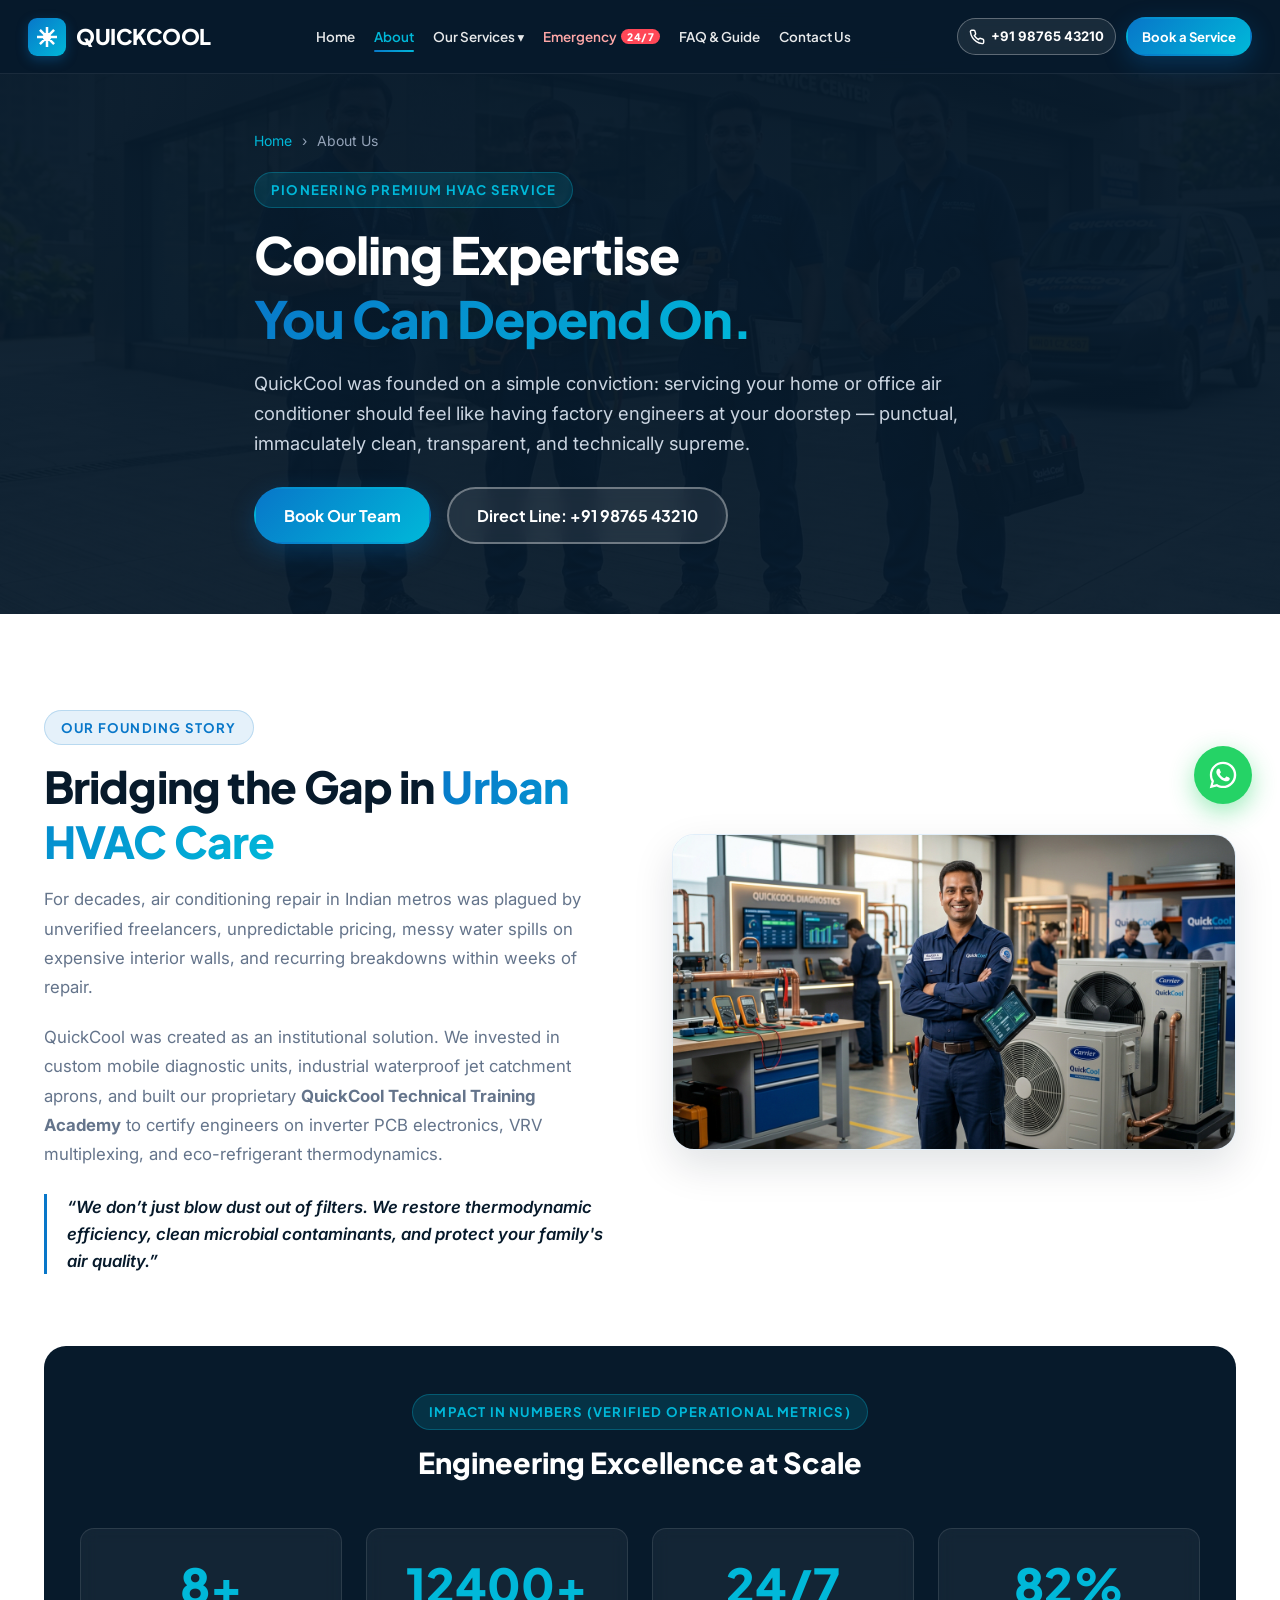
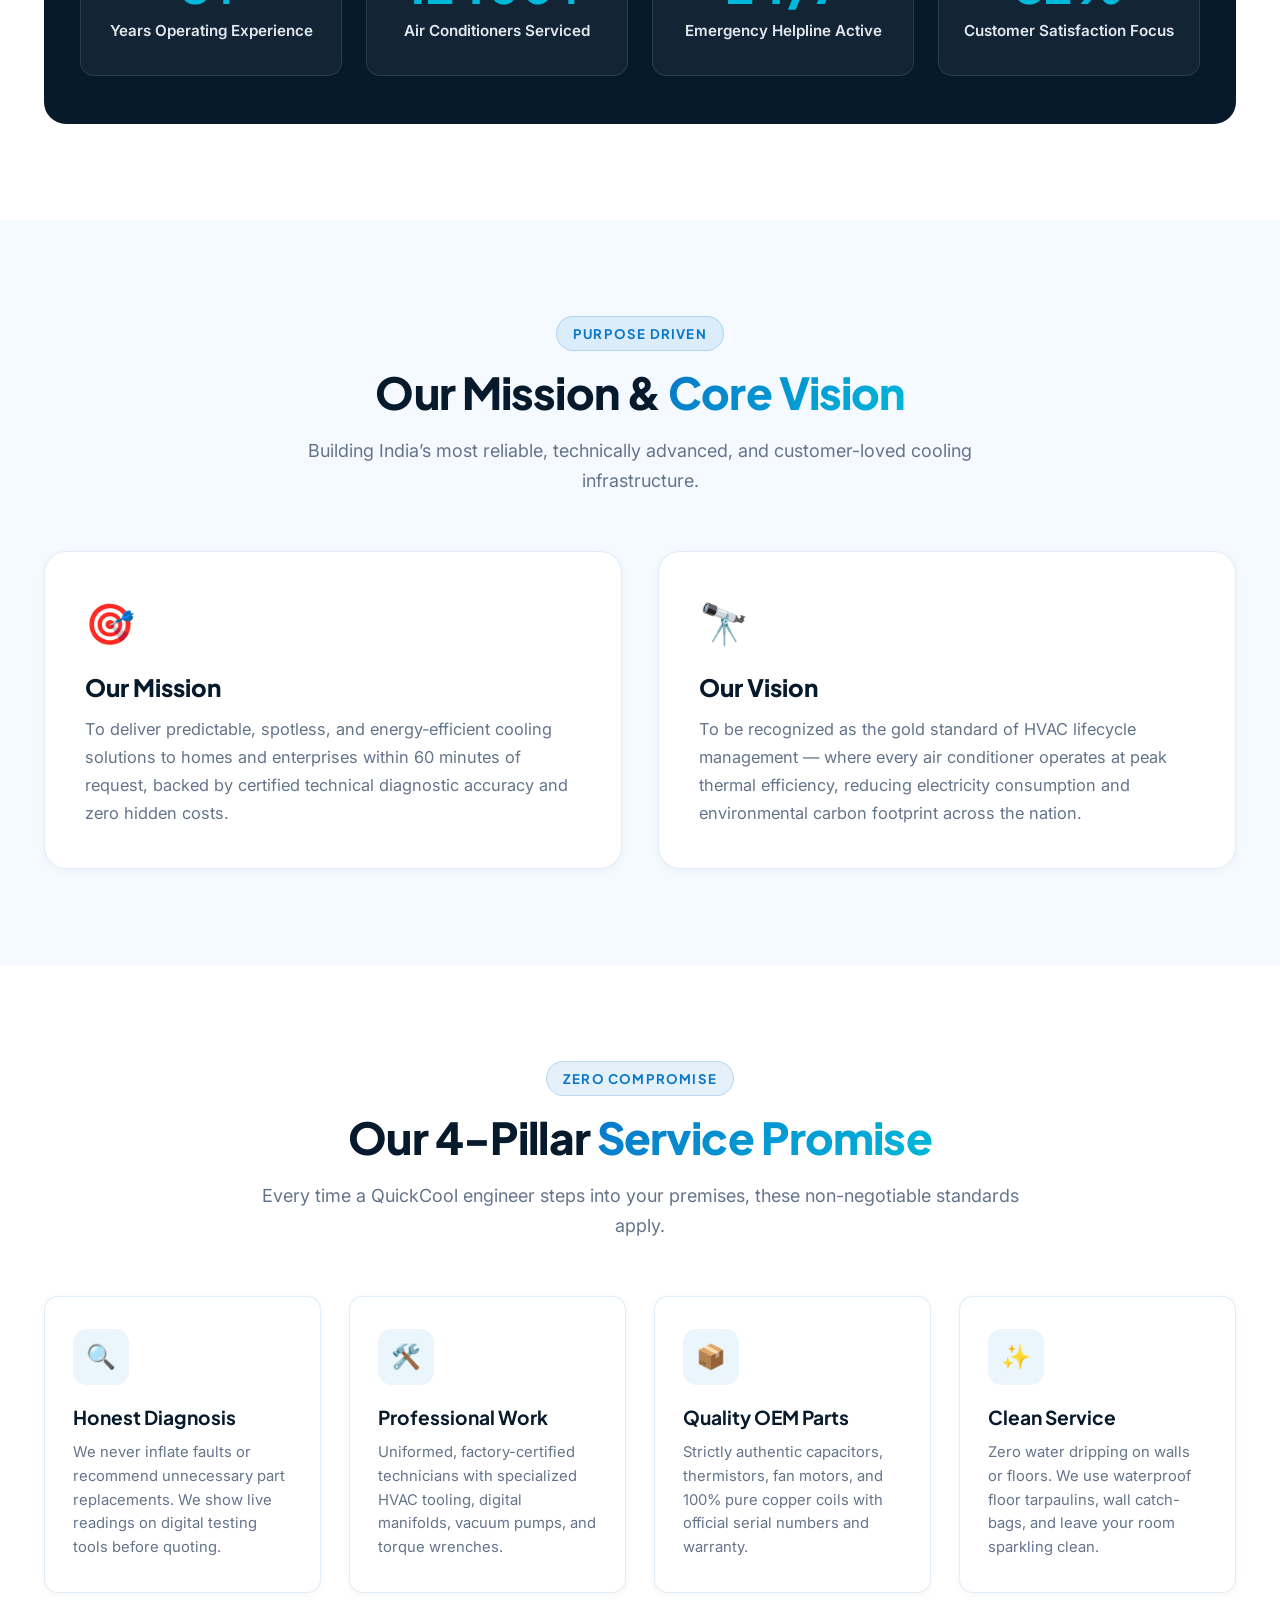
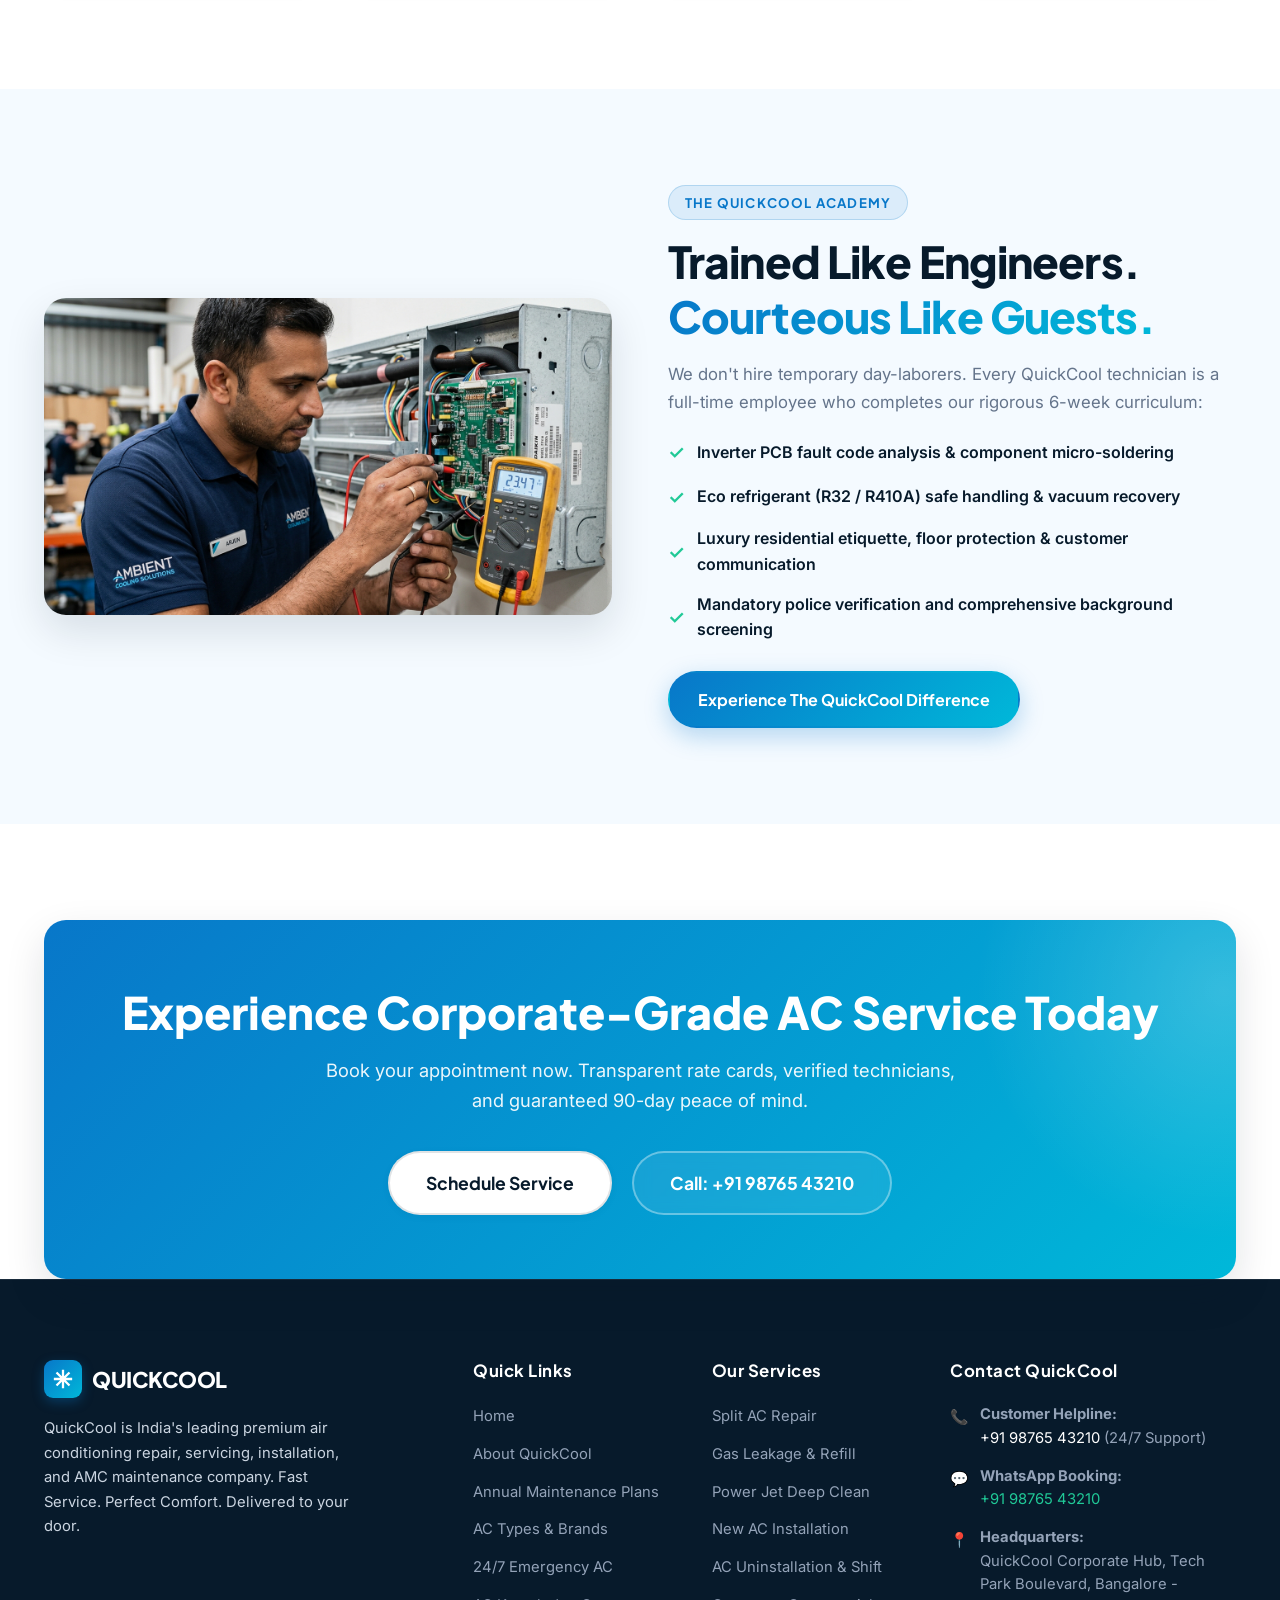
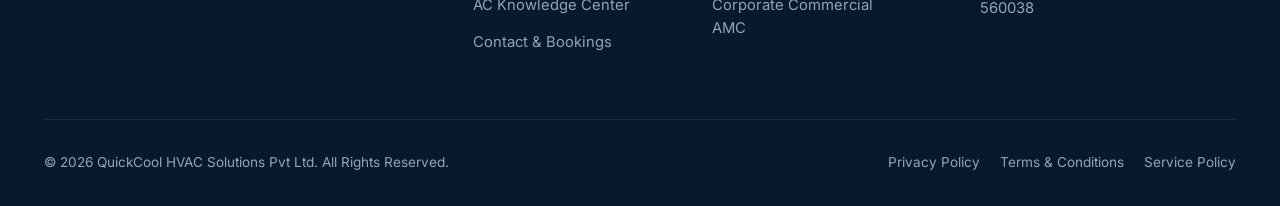
==== about.html @ b6c9f1a6 "Initial commit: QuickCool premium 10-page AC service website" ====
<!DOCTYPE html>
<html lang="en">
<head>
  <meta charset="UTF-8">
  <meta name="viewport" content="width=device-width, initial-scale=1.0">
  <title>About Us | QuickCool — Cooling Expertise You Can Depend On</title>
  <meta name="description" content="Discover QuickCool's mission, engineering standards, certified technician academy, and customer-first service promise. 10+ years of cooling excellence.">
  
  <!-- Google Fonts -->
  <link rel="preconnect" href="https://fonts.googleapis.com">
  <link rel="preconnect" href="https://fonts.gstatic.com" crossorigin>
  <link href="https://fonts.googleapis.com/css2?family=Inter:wght@400;500;600;700&family=Plus+Jakarta+Sans:wght@600;700;800&display=swap" rel="stylesheet">
  
  <!-- Main Stylesheet -->
  <link rel="stylesheet" href="css/style.css">

  <!-- Schema Markup -->
  <script type="application/ld+json">
  {
    "@context": "https://schema.org",
    "@type": "AboutPage",
    "mainEntity": {
      "@type": "HVACBusiness",
      "name": "QuickCool",
      "foundingDate": "2016",
      "description": "Premium AC repair, servicing, installation and HVAC engineering company.",
      "telephone": "+91-98765-43210"
    }
  }
  </script>
</head>
<body>

  <!-- Sticky Master Navigation -->
  <header class="site-header" id="siteHeader">
    <div class="container header-inner">
      <a href="index.html" class="brand-logo" aria-label="QuickCool Home">
        <div class="brand-icon">
          <svg width="24" height="24" viewBox="0 0 24 24" fill="none" stroke="currentColor" stroke-width="2.5">
            <path d="M12 2v20M2 12h20M4.93 4.93l14.14 14.14M4.93 19.07L19.07 4.93M9 12a3 3 0 1 0 6 0 3 3 0 0 0-6 0z"/>
          </svg>
        </div>
        <div class="brand-text">
          <span class="brand-name">QUICKCOOL</span>
          <span class="brand-tagline">Fast Service. Perfect Comfort.</span>
        </div>
      </a>

      <!-- Desktop Nav -->
      <nav class="main-nav">
        <ul class="nav-links">
          <li class="nav-item"><a href="index.html" class="nav-link">Home</a></li>
          <li class="nav-item"><a href="about.html" class="nav-link active">About</a></li>
          <li class="nav-item has-dropdown">
            <a href="ac-repair.html" class="nav-link">Our Services ▾</a>
            <ul class="dropdown-menu">
              <li class="dropdown-item"><a href="ac-repair.html"><span class="dropdown-icon">🔧</span> AC Repair & Diagnostics</a></li>
              <li class="dropdown-item"><a href="ac-service.html"><span class="dropdown-icon">💧</span> AC Service & Jet Clean</a></li>
              <li class="dropdown-item"><a href="installation.html"><span class="dropdown-icon">📐</span> AC Installation & Relocation</a></li>
              <li class="dropdown-item"><a href="amc.html"><span class="dropdown-icon">🛡️</span> Annual Maintenance (AMC)</a></li>
              <li class="dropdown-item"><a href="ac-types-brands.html"><span class="dropdown-icon">🏢</span> AC Types & All Brands</a></li>
              <li class="dropdown-item"><a href="emergency-service.html" style="color:var(--accent-red);"><span class="dropdown-icon">⚡</span> 24/7 Emergency AC Fix</a></li>
            </ul>
          </li>
          <li class="nav-item">
            <a href="emergency-service.html" class="nav-link nav-link-emergency">
              Emergency <span class="nav-badge-pill">24/7</span>
            </a>
          </li>
          <li class="nav-item"><a href="faq.html" class="nav-link">FAQ & Guide</a></li>
          <li class="nav-item"><a href="contact.html" class="nav-link">Contact Us</a></li>
        </ul>
      </nav>

      <div class="header-actions">
        <a href="tel:+919876543210" class="header-call-btn">
          <svg width="16" height="16" viewBox="0 0 24 24" fill="none" stroke="currentColor" stroke-width="2.2">
            <path d="M22 16.92v3a2 2 0 0 1-2.18 2 19.79 19.79 0 0 1-8.63-3.07 19.5 19.5 0 0 1-6-6 19.79 19.79 0 0 1-3.07-8.67A2 2 0 0 1 4.11 2h3a2 2 0 0 1 2 1.72 12.84 12.84 0 0 0 .7 2.81 2 2 0 0 1-.45 2.11L8.09 9.91a16 16 0 0 0 6 6l1.27-1.27a2 2 0 0 1 2.11-.45 12.84 12.84 0 0 0 2.81.7A2 2 0 0 1 22 16.92z"/>
          </svg>
          +91 98765 43210
        </a>
        <a href="#bookingModal" class="btn btn-primary open-booking-modal">Book a Service</a>
        <button class="mobile-toggle" aria-label="Open Navigation">
          <svg width="24" height="24" viewBox="0 0 24 24" fill="none" stroke="currentColor" stroke-width="2.2">
            <line x1="3" y1="12" x2="21" y2="12"></line>
            <line x1="3" y1="6" x2="21" y2="6"></line>
            <line x1="3" y1="18" x2="21" y2="18"></line>
          </svg>
        </button>
      </div>
    </div>
  </header>

  <!-- Mobile Drawer -->
  <div class="mobile-overlay" id="mobileOverlay"></div>
  <aside class="mobile-nav-drawer" id="mobileDrawer">
    <div class="mobile-drawer-header">
      <div class="brand-logo">
        <div class="brand-icon">
          <svg width="20" height="20" viewBox="0 0 24 24" fill="none" stroke="currentColor" stroke-width="2.5">
            <path d="M12 2v20M2 12h20M4.93 4.93l14.14 14.14M4.93 19.07L19.07 4.93"/>
          </svg>
        </div>
        <span class="brand-name" style="color:#FFF;">QUICKCOOL</span>
      </div>
      <button class="drawer-close" aria-label="Close Navigation">&times;</button>
    </div>
    <ul class="mobile-nav-list">
      <li class="mobile-nav-item"><a href="index.html" class="mobile-nav-link">Home</a></li>
      <li class="mobile-nav-item"><a href="about.html" class="mobile-nav-link active">About Us</a></li>
      <li class="mobile-nav-item"><a href="ac-repair.html" class="mobile-nav-link">AC Repair</a></li>
      <li class="mobile-nav-item"><a href="ac-service.html" class="mobile-nav-link">AC Service & Jet Clean</a></li>
      <li class="mobile-nav-item"><a href="installation.html" class="mobile-nav-link">AC Installation</a></li>
      <li class="mobile-nav-item"><a href="amc.html" class="mobile-nav-link">Annual Maintenance (AMC)</a></li>
      <li class="mobile-nav-item"><a href="ac-types-brands.html" class="mobile-nav-link">AC Types & Brands</a></li>
      <li class="mobile-nav-item"><a href="emergency-service.html" class="mobile-nav-link" style="color:var(--accent-red);">Emergency AC</a></li>
      <li class="mobile-nav-item"><a href="faq.html" class="mobile-nav-link">FAQ & Knowledge</a></li>
      <li class="mobile-nav-item"><a href="contact.html" class="mobile-nav-link">Contact Us</a></li>
    </ul>
  </aside>

  <!-- PAGE HERO -->
  <section class="page-hero">
    <img src="images/about_team.jpg" alt="QuickCool Certified HVAC Engineering Team" class="page-hero-bg">
    <div class="page-hero-overlay"></div>
    <div class="container page-hero-content">
      <ul class="breadcrumb">
        <li><a href="index.html">Home</a></li>
        <li>›</li>
        <li>About Us</li>
      </ul>
      <span class="badge-tag badge-light">Pioneering Premium HVAC Service</span>
      <h1 class="page-hero-title">Cooling Expertise<br><span class="gradient-text">You Can Depend On.</span></h1>
      <p class="page-hero-desc">
        QuickCool was founded on a simple conviction: servicing your home or office air conditioner should feel like having factory engineers at your doorstep — punctual, immaculately clean, transparent, and technically supreme.
      </p>
      <div style="display:flex; gap:16px; flex-wrap:wrap;">
        <a href="#bookingModal" class="btn btn-primary open-booking-modal">Book Our Team</a>
        <a href="tel:+919876543210" class="btn btn-outline-white">Direct Line: +91 98765 43210</a>
      </div>
    </div>
  </section>

  <!-- OUR STORY & STATS SECTION -->
  <section class="section bg-white">
    <div class="container">
      <div style="display:grid; grid-template-columns:1fr 1fr; gap:64px; align-items:center;">
        <div>
          <span class="badge-tag">Our Founding Story</span>
          <h2 class="section-title">Bridging the Gap in <span class="gradient-text">Urban HVAC Care</span></h2>
          <p style="font-size:1.05rem; color:var(--text-muted); line-height:1.75; margin-bottom:20px;">
            For decades, air conditioning repair in Indian metros was plagued by unverified freelancers, unpredictable pricing, messy water spills on expensive interior walls, and recurring breakdowns within weeks of repair.
          </p>
          <p style="font-size:1.05rem; color:var(--text-muted); line-height:1.75; margin-bottom:24px;">
            QuickCool was created as an institutional solution. We invested in custom mobile diagnostic units, industrial waterproof jet catchment aprons, and built our proprietary <strong>QuickCool Technical Training Academy</strong> to certify engineers on inverter PCB electronics, VRV multiplexing, and eco-refrigerant thermodynamics.
          </p>
          <div style="display:flex; gap:24px; border-left:3px solid var(--primary); padding-left:20px;">
            <p style="font-style:italic; color:var(--dark); font-weight:600; font-size:1.05rem;">
              “We don’t just blow dust out of filters. We restore thermodynamic efficiency, clean microbial contaminants, and protect your family's air quality.”
            </p>
          </div>
        </div>

        <div>
          <div style="border-radius:var(--radius-lg); overflow:hidden; box-shadow:var(--shadow-lg); border:1px solid var(--border-light);">
            <img src="images/hero_slide_5.jpg" alt="QuickCool Modern Workshop & Diagnostic Lab" style="width:100%; height:auto;">
          </div>
        </div>
      </div>

      <!-- EDITABLE STATISTICS (ANIMATED COUNTERS) -->
      <div class="section-dark" style="margin-top:72px; padding:48px 36px; border-radius:var(--radius-lg);">
        <div style="text-align:center; margin-bottom:32px;">
          <span class="badge-tag badge-light">Impact in Numbers (Verified Operational Metrics)</span>
          <h3 style="color:#FFF; font-size:1.8rem; font-weight:800;">Engineering Excellence at Scale</h3>
        </div>
        <div class="stats-grid">
          <div class="stat-card">
            <div class="stat-number" data-target="10" data-suffix="+">10+</div>
            <div class="stat-label">Years Operating Experience</div>
          </div>

          <div class="stat-card">
            <div class="stat-number" data-target="15000" data-suffix="+">15000+</div>
            <div class="stat-label">Air Conditioners Serviced</div>
          </div>

          <div class="stat-card">
            <div class="stat-number">24/7</div>
            <div class="stat-label">Emergency Helpline Active</div>
          </div>

          <div class="stat-card">
            <div class="stat-number" data-target="100" data-suffix="%">100%</div>
            <div class="stat-label">Customer Satisfaction Focus</div>
          </div>
        </div>
      </div>
    </div>
  </section>

  <!-- MISSION & VISION SECTION -->
  <section class="section bg-ice">
    <div class="container">
      <div class="section-header">
        <span class="badge-tag">Purpose Driven</span>
        <h2 class="section-title">Our Mission & <span class="gradient-text">Core Vision</span></h2>
        <p class="section-desc">Building India’s most reliable, technically advanced, and customer-loved cooling infrastructure.</p>
      </div>

      <div style="display:grid; grid-template-columns:1fr 1fr; gap:36px;">
        <div style="background:#FFF; padding:40px; border-radius:var(--radius-lg); border:1px solid var(--border-light); box-shadow:var(--shadow-sm);">
          <div style="font-size:2.5rem; margin-bottom:16px;">🎯</div>
          <h3 style="font-size:1.5rem; font-weight:800; margin-bottom:14px; color:var(--dark);">Our Mission</h3>
          <p style="color:var(--text-muted); line-height:1.7; font-size:1.025rem;">
            To deliver predictable, spotless, and energy-efficient cooling solutions to homes and enterprises within 60 minutes of request, backed by certified technical diagnostic accuracy and zero hidden costs.
          </p>
        </div>

        <div style="background:#FFF; padding:40px; border-radius:var(--radius-lg); border:1px solid var(--border-light); box-shadow:var(--shadow-sm);">
          <div style="font-size:2.5rem; margin-bottom:16px;">🔭</div>
          <h3 style="font-size:1.5rem; font-weight:800; margin-bottom:14px; color:var(--dark);">Our Vision</h3>
          <p style="color:var(--text-muted); line-height:1.7; font-size:1.025rem;">
            To be recognized as the gold standard of HVAC lifecycle management — where every air conditioner operates at peak thermal efficiency, reducing electricity consumption and environmental carbon footprint across the nation.
          </p>
        </div>
      </div>
    </div>
  </section>

  <!-- OUR SERVICE PROMISE (4 PILLARS) -->
  <section class="section bg-white">
    <div class="container">
      <div class="section-header">
        <span class="badge-tag">Zero Compromise</span>
        <h2 class="section-title">Our 4-Pillar <span class="gradient-text">Service Promise</span></h2>
        <p class="section-desc">Every time a QuickCool engineer steps into your premises, these non-negotiable standards apply.</p>
      </div>

      <div class="benefits-grid" style="grid-template-columns:repeat(4, 1fr);">
        <div class="benefit-card">
          <div class="benefit-icon">🔍</div>
          <h3 class="benefit-title">Honest Diagnosis</h3>
          <p class="benefit-desc">We never inflate faults or recommend unnecessary part replacements. We show live readings on digital testing tools before quoting.</p>
        </div>

        <div class="benefit-card">
          <div class="benefit-icon">🛠️</div>
          <h3 class="benefit-title">Professional Work</h3>
          <p class="benefit-desc">Uniformed, factory-certified technicians with specialized HVAC tooling, digital manifolds, vacuum pumps, and torque wrenches.</p>
        </div>

        <div class="benefit-card">
          <div class="benefit-icon">📦</div>
          <h3 class="benefit-title">Quality OEM Parts</h3>
          <p class="benefit-desc">Strictly authentic capacitors, thermistors, fan motors, and 100% pure copper coils with official serial numbers and warranty.</p>
        </div>

        <div class="benefit-card">
          <div class="benefit-icon">✨</div>
          <h3 class="benefit-title">Clean Service</h3>
          <p class="benefit-desc">Zero water dripping on walls or floors. We use waterproof floor tarpaulins, wall catch-bags, and leave your room sparkling clean.</p>
        </div>
      </div>
    </div>
  </section>

  <!-- TECHNICIAN ACADEMY & STANDARDS -->
  <section class="section bg-ice">
    <div class="container">
      <div style="display:grid; grid-template-columns:1fr 1fr; gap:56px; align-items:center;">
        <div>
          <div style="border-radius:var(--radius-lg); overflow:hidden; box-shadow:var(--shadow-lg);">
            <img src="images/repair_hero.jpg" alt="QuickCool Precision Technical Training" style="width:100%; height:auto;">
          </div>
        </div>

        <div>
          <span class="badge-tag">The QuickCool Academy</span>
          <h2 class="section-title">Trained Like Engineers.<br><span class="gradient-text">Courteous Like Guests.</span></h2>
          <p style="font-size:1.05rem; color:var(--text-muted); line-height:1.7; margin-bottom:20px;">
            We don't hire temporary day-laborers. Every QuickCool technician is a full-time employee who completes our rigorous 6-week curriculum:
          </p>
          <ul style="list-style:none; display:flex; flex-direction:column; gap:14px; margin-bottom:28px;">
            <li style="display:flex; align-items:center; gap:12px; font-weight:600; color:var(--dark);">
              <span style="color:var(--accent-green); font-size:1.2rem;">✓</span> Inverter PCB fault code analysis & component micro-soldering
            </li>
            <li style="display:flex; align-items:center; gap:12px; font-weight:600; color:var(--dark);">
              <span style="color:var(--accent-green); font-size:1.2rem;">✓</span> Eco refrigerant (R32 / R410A) safe handling & vacuum recovery
            </li>
            <li style="display:flex; align-items:center; gap:12px; font-weight:600; color:var(--dark);">
              <span style="color:var(--accent-green); font-size:1.2rem;">✓</span> Luxury residential etiquette, floor protection & customer communication
            </li>
            <li style="display:flex; align-items:center; gap:12px; font-weight:600; color:var(--dark);">
              <span style="color:var(--accent-green); font-size:1.2rem;">✓</span> Mandatory police verification and comprehensive background screening
            </li>
          </ul>
          <a href="#bookingModal" class="btn btn-primary open-booking-modal">Experience The QuickCool Difference</a>
        </div>
      </div>
    </div>
  </section>

  <!-- CTA BANNER -->
  <section class="section bg-white" style="padding-bottom:0;">
    <div class="container">
      <div class="cta-banner">
        <h2 class="cta-banner-title">Experience Corporate-Grade AC Service Today</h2>
        <p class="cta-banner-desc">Book your appointment now. Transparent rate cards, verified technicians, and guaranteed 90-day peace of mind.</p>
        <div class="cta-banner-actions">
          <a href="#bookingModal" class="btn btn-secondary btn-lg open-booking-modal">Schedule Service</a>
          <a href="tel:+919876543210" class="btn btn-outline-white btn-lg">Call: +91 98765 43210</a>
        </div>
      </div>
    </div>
  </section>

  <!-- MASTER FOOTER -->
  <footer class="site-footer">
    <div class="container">
      <div class="footer-top">
        <div>
          <a href="index.html" class="brand-logo" style="margin-bottom:12px;">
            <div class="brand-icon">
              <svg width="22" height="22" viewBox="0 0 24 24" fill="none" stroke="currentColor" stroke-width="2.5">
                <path d="M12 2v20M2 12h20M4.93 4.93l14.14 14.14M4.93 19.07L19.07 4.93"/>
              </svg>
            </div>
            <span class="brand-name" style="color:#FFF;">QUICKCOOL</span>
          </a>
          <p class="footer-brand-desc">
            QuickCool is India's leading premium air conditioning repair, servicing, installation, and AMC maintenance company. Fast Service. Perfect Comfort. Delivered to your door.
          </p>
        </div>

        <div>
          <h4 class="footer-heading">Quick Links</h4>
          <ul class="footer-links">
            <li class="footer-link"><a href="index.html">Home</a></li>
            <li class="footer-link"><a href="about.html">About QuickCool</a></li>
            <li class="footer-link"><a href="amc.html">Annual Maintenance Plans</a></li>
            <li class="footer-link"><a href="ac-types-brands.html">AC Types & Brands</a></li>
            <li class="footer-link"><a href="emergency-service.html">24/7 Emergency AC</a></li>
            <li class="footer-link"><a href="faq.html">AC Knowledge Center</a></li>
            <li class="footer-link"><a href="contact.html">Contact & Bookings</a></li>
          </ul>
        </div>

        <div>
          <h4 class="footer-heading">Our Services</h4>
          <ul class="footer-links">
            <li class="footer-link"><a href="ac-repair.html">Split AC Repair</a></li>
            <li class="footer-link"><a href="ac-repair.html">Gas Leakage & Refill</a></li>
            <li class="footer-link"><a href="ac-service.html">Power Jet Deep Clean</a></li>
            <li class="footer-link"><a href="installation.html">New AC Installation</a></li>
            <li class="footer-link"><a href="installation.html">AC Uninstallation & Shift</a></li>
            <li class="footer-link"><a href="amc.html">Corporate Commercial AMC</a></li>
          </ul>
        </div>

        <div>
          <h4 class="footer-heading">Contact QuickCool</h4>
          <ul class="footer-contact-list">
            <li class="footer-contact-item">
              <span class="footer-contact-icon">📞</span>
              <div>
                <strong>Customer Helpline:</strong><br>
                <a href="tel:+919876543210" style="color:#FFF;">+91 98765 43210</a> (24/7 Support)
              </div>
            </li>
            <li class="footer-contact-item">
              <span class="footer-contact-icon">💬</span>
              <div>
                <strong>WhatsApp Booking:</strong><br>
                <a href="https://wa.me/919876543210" style="color:var(--accent-green);">+91 98765 43210</a>
              </div>
            </li>
            <li class="footer-contact-item">
              <span class="footer-contact-icon">📍</span>
              <div>
                <strong>Headquarters:</strong><br>
                QuickCool Corporate Hub, Tech Park Boulevard, Bangalore - 560038
              </div>
            </li>
          </ul>
        </div>
      </div>

      <div class="footer-bottom">
        <div>© 2026 QuickCool HVAC Solutions Pvt Ltd. All Rights Reserved.</div>
        <div class="footer-legal-links">
          <a href="#">Privacy Policy</a>
          <a href="#">Terms & Conditions</a>
          <a href="#">Service Policy</a>
        </div>
      </div>
    </div>
  </footer>

  <!-- Floating Buttons & Modals -->
  <a href="https://wa.me/919876543210?text=Hi%20QuickCool,%20I%20want%20to%20know%20more%20about%20your%20services" class="floating-whatsapp" target="_blank" aria-label="WhatsApp QuickCool">
    <svg width="32" height="32" viewBox="0 0 24 24" fill="currentColor">
      <path d="M12.04 2c-5.46 0-9.91 4.45-9.91 9.91 0 1.75.46 3.45 1.32 4.95L2.05 22l5.25-1.38c1.45.79 3.08 1.21 4.74 1.21 5.46 0 9.91-4.45 9.91-9.91 0-2.65-1.03-5.14-2.9-7.01A9.816 9.816 0 0 0 12.04 2zm0 18.06c-1.48 0-2.93-.4-4.2-1.15l-.3-.18-3.12.82.83-3.04-.2-.31a8.134 8.134 0 0 1-1.25-4.29c0-4.5 3.66-8.16 8.16-8.16 2.18 0 4.23.85 5.77 2.39a8.11 8.11 0 0 1 2.39 5.77c0 4.5-3.66 8.14-8.17 8.14zm4.47-6.1c-.24-.12-1.45-.72-1.68-.8-.23-.08-.39-.12-.56.12-.17.25-.64.8-.79.97-.14.17-.29.2-.53.08-.24-.12-1.03-.38-1.96-1.21-.73-.65-1.22-1.45-1.36-1.7-.14-.24-.01-.38.11-.5.11-.11.24-.29.37-.43.12-.14.16-.24.24-.4.08-.17.04-.31-.02-.43s-.56-1.35-.77-1.85c-.2-.49-.41-.42-.56-.43h-.48c-.16 0-.43.06-.66.31-.23.25-.87.85-.87 2.07s.89 2.4 1.01 2.57c.12.17 1.76 2.68 4.25 3.76.59.26 1.05.41 1.41.53.59.19 1.13.16 1.56.1.48-.07 1.45-.59 1.66-1.16.2-.57.2-1.06.14-1.16-.06-.11-.22-.17-.46-.29z"/>
    </svg>
  </a>

  <div class="mobile-bottom-bar">
    <a href="tel:+919876543210" class="mobile-bottom-btn mobile-bottom-call"><span>📞</span> Call</a>
    <a href="https://wa.me/919876543210" class="mobile-bottom-btn mobile-bottom-wa"><span>💬</span> WhatsApp</a>
    <a href="#bookingModal" class="mobile-bottom-btn mobile-bottom-book open-booking-modal"><span>📅</span> Book Now</a>
  </div>

  <!-- Global Booking Modal -->
  <div class="modal-overlay" id="bookingModal">
    <div class="modal-card">
      <button class="modal-close" aria-label="Close Modal">&times;</button>
      <div class="booking-container">
        <form class="booking-form" id="bookingForm">
          <div style="margin-bottom:24px; text-align:center;">
            <span class="badge-tag">Quick Doorstep Booking</span>
            <h3 style="font-size:1.6rem; font-weight:800; color:var(--dark); margin-top:6px;">Book Your AC Service</h3>
            <p style="font-size:0.9rem; color:var(--text-muted);">A certified QuickCool technician will be dispatched to your location.</p>
          </div>
          <div class="form-fields-container form-grid">
            <div class="form-group">
              <label class="form-label">Full Name *</label>
              <input type="text" name="name" class="form-control" placeholder="e.g. Arvind Mehta" required>
            </div>
            <div class="form-group">
              <label class="form-label">Phone Number *</label>
              <input type="tel" name="phone" class="form-control" placeholder="e.g. +91 98765 43210" required>
            </div>
            <div class="form-group">
              <label class="form-label">Service Required *</label>
              <select name="service_type" class="form-control" required>
                <option value="AC Repair">AC Repair & Diagnostics</option>
                <option value="AC Jet Service">Power Jet Deep Cleaning</option>
                <option value="AC Installation">New AC Installation</option>
                <option value="AMC Plan">Annual Maintenance Contract (AMC)</option>
              </select>
            </div>
            <div class="form-group">
              <label class="form-label">AC Type *</label>
              <select name="ac_type" class="form-control" required>
                <option value="Split AC">Split AC</option>
                <option value="Window AC">Window AC</option>
                <option value="Cassette AC">Cassette AC</option>
                <option value="Central AC">Central / VRV</option>
              </select>
            </div>
            <div class="form-group full-width">
              <label class="form-label">Address & Landmark *</label>
              <input type="text" name="address" class="form-control" placeholder="House/Flat No, Apartment Name, Street, Landmark" required>
            </div>
            <div class="form-group full-width">
              <button type="submit" class="btn btn-primary btn-lg" style="width:100%;">Confirm & Dispatch Technician</button>
            </div>
          </div>
        </form>
        <div class="success-message-box" id="successMessageBox">
          <div class="success-icon-check">✓</div>
          <h3 style="font-size:1.8rem; font-weight:800; color:var(--dark); margin-bottom:12px;">Request Received!</h3>
          <p style="font-size:1.05rem; color:var(--text-muted); line-height:1.6; max-width:480px; margin:0 auto 24px;">
            Thank you! Our QuickCool team will contact you in under <strong>5 minutes</strong> to confirm technician dispatch.
          </p>
          <button class="btn btn-secondary" data-close-modal>Close Window</button>
        </div>
      </div>
    </div>
  </div>

  <script src="js/main.js"></script>
</body>
</html>
---- css/style.css ----
/* ==========================================================================
   QUICKCOOL — MASTER DESIGN SYSTEM & STYLESHEET
   Brand Identity: Premium AC Repair, Servicing & HVAC Engineering
   Colors: Cool Blue (#0877C9), Electric Cyan (#00B8D9), Deep Navy (#071A2B),
           Ice White (#F4FAFF), Fresh Green (#20C997)
   ========================================================================== */

/* --- CSS Variables --- */
:root {
  --primary: #0877C9;
  --primary-hover: #0662A6;
  --primary-light: #EBF5FC;
  --secondary: #00B8D9;
  --secondary-hover: #009BB6;
  --dark: #071A2B;
  --dark-surface: #0B253D;
  --dark-card: #0F3354;
  --light: #F4FAFF;
  --light-gray: #F8FBFE;
  --border-light: rgba(8, 119, 201, 0.12);
  --border-dark: rgba(255, 255, 255, 0.12);
  --accent-green: #20C997;
  --accent-red: #FF4757;
  --accent-orange: #FF7F50;
  --text-main: #1E293B;
  --text-muted: #64748B;
  --text-light: #E2E8F0;
  --text-white: #FFFFFF;
  
  --font-heading: 'Plus Jakarta Sans', system-ui, -apple-system, sans-serif;
  --font-body: 'Inter', system-ui, -apple-system, sans-serif;

  --gradient-brand: linear-gradient(135deg, #0877C9 0%, #00B8D9 100%);
  --gradient-dark: linear-gradient(180deg, #071A2B 0%, #0B253D 100%);
  --gradient-hero-overlay: linear-gradient(180deg, rgba(7, 26, 43, 0.88) 0%, rgba(7, 26, 43, 0.72) 50%, rgba(7, 26, 43, 0.92) 100%);
  --gradient-card: linear-gradient(180deg, #FFFFFF 0%, #F8FBFE 100%);
  --gradient-accent: linear-gradient(135deg, #20C997 0%, #00B8D9 100%);

  --shadow-sm: 0 2px 8px rgba(7, 26, 43, 0.04);
  --shadow-md: 0 8px 24px rgba(7, 26, 43, 0.08);
  --shadow-lg: 0 16px 40px rgba(7, 26, 43, 0.12);
  --shadow-glow: 0 0 25px rgba(0, 184, 217, 0.3);
  --shadow-primary: 0 8px 25px rgba(8, 119, 201, 0.28);
  
  --radius-sm: 8px;
  --radius-md: 14px;
  --radius-lg: 22px;
  --radius-full: 9999px;

  --transition-fast: 0.2s cubic-bezier(0.16, 1, 0.3, 1);
  --transition-normal: 0.35s cubic-bezier(0.16, 1, 0.3, 1);
  --transition-slow: 0.6s cubic-bezier(0.16, 1, 0.3, 1);

  --container-width: 1240px;
}

/* --- Global Reset & Base --- */
*, *::before, *::after {
  box-sizing: border-box;
  margin: 0;
  padding: 0;
}

html {
  font-size: 16px;
  scroll-behavior: smooth;
  -webkit-font-smoothing: antialiased;
  -moz-osx-font-smoothing: grayscale;
}

body {
  font-family: var(--font-body);
  background-color: var(--light-gray);
  color: var(--text-main);
  line-height: 1.6;
  overflow-x: hidden;
  position: relative;
}

h1, h2, h3, h4, h5, h6 {
  font-family: var(--font-heading);
  color: var(--dark);
  font-weight: 700;
  line-height: 1.25;
}

a {
  text-decoration: none;
  color: inherit;
  transition: color var(--transition-fast);
}

img {
  max-width: 100%;
  height: auto;
  display: block;
}

button, input, select, textarea {
  font-family: inherit;
  font-size: inherit;
  outline: none;
}

/* --- Container & Layout Utilities --- */
.container {
  width: 100%;
  max-width: var(--container-width);
  margin-left: auto;
  margin-right: auto;
  padding-left: 24px;
  padding-right: 24px;
}

.section {
  padding: 96px 0;
  position: relative;
}

.section-sm {
  padding: 56px 0;
}

.section-dark {
  background-color: var(--dark);
  color: var(--text-light);
}

.section-dark h2, .section-dark h3, .section-dark h4 {
  color: var(--text-white);
}

.bg-ice {
  background-color: var(--light);
}

.bg-white {
  background-color: #FFFFFF;
}

/* Section Header Typography */
.section-header {
  text-align: center;
  max-width: 760px;
  margin: 0 auto 56px;
}

.section-header.text-left {
  text-align: left;
  margin-left: 0;
}

.badge-tag {
  display: inline-flex;
  align-items: center;
  gap: 8px;
  background: rgba(8, 119, 201, 0.1);
  color: var(--primary);
  font-family: var(--font-heading);
  font-size: 0.825rem;
  font-weight: 700;
  text-transform: uppercase;
  letter-spacing: 1.2px;
  padding: 6px 16px;
  border-radius: var(--radius-full);
  margin-bottom: 14px;
  border: 1px solid rgba(8, 119, 201, 0.2);
}

.badge-tag.badge-light {
  background: rgba(0, 184, 217, 0.15);
  color: var(--secondary);
  border-color: rgba(0, 184, 217, 0.3);
}

.badge-tag.badge-alert {
  background: rgba(255, 71, 87, 0.15);
  color: var(--accent-red);
  border-color: rgba(255, 71, 87, 0.3);
}

.section-title {
  font-size: clamp(2rem, 3.5vw, 2.75rem);
  font-weight: 800;
  margin-bottom: 16px;
  letter-spacing: -0.02em;
}

.section-desc {
  font-size: 1.125rem;
  color: var(--text-muted);
  line-height: 1.65;
}

.section-dark .section-desc {
  color: #94A3B8;
}

/* Gradient text accent */
.gradient-text {
  background: var(--gradient-brand);
  -webkit-background-clip: text;
  -webkit-text-fill-color: transparent;
}

/* --- Buttons & CTAs --- */
.btn {
  display: inline-flex;
  align-items: center;
  justify-content: center;
  gap: 10px;
  font-family: var(--font-heading);
  font-weight: 700;
  font-size: 1rem;
  padding: 14px 28px;
  border-radius: var(--radius-full);
  cursor: pointer;
  transition: all var(--transition-normal);
  border: 2px solid transparent;
  white-space: nowrap;
}

.btn-primary {
  background: var(--gradient-brand);
  color: #FFFFFF;
  box-shadow: var(--shadow-primary);
}

.btn-primary:hover {
  box-shadow: 0 12px 30px rgba(0, 184, 217, 0.4);
  transform: translateY(-2px);
}

.btn-secondary {
  background: #FFFFFF;
  color: var(--dark);
  border-color: rgba(7, 26, 43, 0.12);
  box-shadow: var(--shadow-sm);
}

.btn-secondary:hover {
  border-color: var(--primary);
  color: var(--primary);
  transform: translateY(-2px);
  box-shadow: var(--shadow-md);
}

.btn-outline-white {
  background: rgba(255, 255, 255, 0.08);
  color: #FFFFFF;
  border-color: rgba(255, 255, 255, 0.35);
  backdrop-filter: blur(8px);
}

.btn-outline-white:hover {
  background: #FFFFFF;
  color: var(--dark);
  border-color: #FFFFFF;
  transform: translateY(-2px);
}

.btn-emergency {
  background: linear-gradient(135deg, #FF4757 0%, #FF7F50 100%);
  color: #FFFFFF;
  box-shadow: 0 8px 25px rgba(255, 71, 87, 0.35);
  animation: pulseAlert 2.5s infinite;
}

@keyframes pulseAlert {
  0% { box-shadow: 0 0 0 0 rgba(255, 71, 87, 0.6); }
  70% { box-shadow: 0 0 0 14px rgba(255, 71, 87, 0); }
  100% { box-shadow: 0 0 0 0 rgba(255, 71, 87, 0); }
}

.btn-lg {
  padding: 16px 36px;
  font-size: 1.1rem;
}

.btn-sm {
  padding: 8px 18px;
  font-size: 0.875rem;
}

/* --- HEADER & NAVIGATION (ANTI-COLLISION FIXED SYSTEM) --- */
.site-header {
  position: fixed !important;
  top: 0 !important;
  left: 0 !important;
  right: 0 !important;
  width: 100% !important;
  height: 74px;
  display: flex !important;
  align-items: center !important;
  z-index: 10000 !important;
  background: rgba(7, 26, 43, 0.98) !important;
  backdrop-filter: blur(20px) !important;
  -webkit-backdrop-filter: blur(20px) !important;
  border-bottom: 1px solid rgba(255, 255, 255, 0.08) !important;
  transition: height 0.3s cubic-bezier(0.16, 1, 0.3, 1), 
              background 0.3s cubic-bezier(0.16, 1, 0.3, 1), 
              box-shadow 0.3s cubic-bezier(0.16, 1, 0.3, 1),
              border-color 0.3s cubic-bezier(0.16, 1, 0.3, 1) !important;
}

.site-header.scrolled {
  height: 64px !important;
  background: rgba(255, 255, 255, 0.98) !important;
  backdrop-filter: blur(20px) !important;
  -webkit-backdrop-filter: blur(20px) !important;
  box-shadow: 0 4px 20px rgba(7, 26, 43, 0.09) !important;
  border-bottom: 1px solid rgba(8, 119, 201, 0.14) !important;
}

/* Header Inner: Never squashed, generous width up to 1440px */
.site-header .header-inner,
.header-inner {
  width: 100% !important;
  max-width: 1440px !important;
  margin-left: auto !important;
  margin-right: auto !important;
  padding-left: clamp(14px, 2.2vw, 32px) !important;
  padding-right: clamp(14px, 2.2vw, 32px) !important;
  display: flex !important;
  align-items: center !important;
  justify-content: space-between !important;
  gap: 12px !important;
  height: 100% !important;
  box-sizing: border-box !important;
}

/* Brand Logo */
.brand-logo {
  display: flex;
  align-items: center;
  gap: 10px;
  text-decoration: none;
  flex-shrink: 0;
  z-index: 2;
}

.brand-icon {
  width: 38px;
  height: 38px;
  border-radius: 9px;
  background: var(--gradient-brand);
  display: flex;
  align-items: center;
  justify-content: center;
  color: white;
  box-shadow: 0 4px 12px rgba(8, 119, 201, 0.35);
  flex-shrink: 0;
  transition: transform var(--transition-fast);
}

.brand-logo:hover .brand-icon {
  transform: rotate(15deg) scale(1.05);
}

.brand-text {
  display: flex;
  flex-direction: column;
  justify-content: center;
}

.brand-name {
  font-family: var(--font-heading);
  font-weight: 800;
  font-size: 1.35rem;
  letter-spacing: -0.5px;
  color: #FFFFFF;
  line-height: 1;
  transition: color var(--transition-fast);
}

.site-header.scrolled .brand-name {
  color: var(--dark);
}

.brand-tagline {
  font-size: 0.6rem;
  font-weight: 700;
  letter-spacing: 0.6px;
  text-transform: uppercase;
  color: var(--secondary);
  margin-top: 2px;
  white-space: nowrap;
}

/* Desktop Nav Menu */
.main-nav {
  display: flex;
  align-items: center;
  justify-content: center;
  flex: 0 1 auto;
  min-width: 0;
}

.nav-links {
  display: flex;
  align-items: center;
  list-style: none;
  gap: clamp(6px, 1vw, 14px);
  margin: 0;
  padding: 0;
  flex-wrap: nowrap;
}

.nav-item {
  position: relative;
  display: flex;
  align-items: center;
  flex-shrink: 0;
}

.nav-link {
  font-family: var(--font-heading);
  font-size: 0.86rem;
  font-weight: 600;
  color: rgba(255, 255, 255, 0.9);
  padding: 6px 7px;
  display: inline-flex;
  align-items: center;
  gap: 4px;
  position: relative;
  transition: color var(--transition-fast);
  white-space: nowrap;
  border-radius: 4px;
}

.site-header.scrolled .nav-link {
  color: var(--text-main);
}

.nav-link:hover, .nav-link.active {
  color: var(--secondary);
}

.site-header.scrolled .nav-link:hover, 
.site-header.scrolled .nav-link.active {
  color: var(--primary);
}

.nav-link::after {
  content: '';
  position: absolute;
  bottom: 0;
  left: 6px;
  right: 6px;
  width: 0;
  height: 2.5px;
  border-radius: 2px;
  background: var(--gradient-brand);
  transition: width var(--transition-fast);
  margin: 0 auto;
}

.nav-link:hover::after, .nav-link.active::after {
  width: calc(100% - 12px);
}

.nav-link-emergency {
  color: #FFA8A8 !important;
}

.site-header.scrolled .nav-link-emergency {
  color: var(--accent-red) !important;
}

.site-header.scrolled .nav-link-emergency:hover {
  color: #DC2626 !important;
}

.nav-badge-pill {
  font-size: 0.65rem;
  font-weight: 800;
  padding: 2px 6px;
  border-radius: var(--radius-full);
  background: var(--accent-red);
  color: #FFFFFF;
  letter-spacing: 0.5px;
  display: inline-block;
  line-height: 1.1;
}

/* Dropdown Menu */
.has-dropdown {
  position: relative;
}

.dropdown-menu {
  position: absolute;
  top: 100%;
  left: 50%;
  transform: translateX(-50%) translateY(12px);
  min-width: 270px;
  background: #FFFFFF;
  border-radius: var(--radius-md);
  padding: 10px 0;
  box-shadow: 0 18px 40px rgba(7, 26, 43, 0.18);
  border: 1px solid rgba(8, 119, 201, 0.12);
  opacity: 0;
  visibility: hidden;
  transition: all var(--transition-normal);
  list-style: none;
  z-index: 100;
}

.has-dropdown:hover .dropdown-menu {
  opacity: 1;
  visibility: visible;
  transform: translateX(-50%) translateY(4px);
}

.dropdown-item a {
  display: flex;
  align-items: center;
  gap: 12px;
  padding: 11px 20px;
  color: var(--text-main);
  font-size: 0.9rem;
  font-weight: 600;
  transition: all var(--transition-fast);
  white-space: nowrap;
}

.dropdown-item a:hover {
  background: var(--primary-light);
  color: var(--primary);
  padding-left: 24px;
}

.dropdown-icon {
  font-size: 1.1rem;
  line-height: 1;
}

/* Header CTAs */
.header-actions {
  display: flex;
  align-items: center;
  gap: 10px;
  flex-shrink: 0;
  z-index: 2;
}

.header-call-btn {
  display: inline-flex;
  align-items: center;
  gap: 6px;
  color: #FFFFFF;
  font-weight: 700;
  font-size: 0.84rem;
  padding: 8px 13px;
  border-radius: var(--radius-full);
  border: 1.5px solid rgba(255, 255, 255, 0.3);
  background: rgba(255, 255, 255, 0.08);
  backdrop-filter: blur(6px);
  transition: all var(--transition-fast);
  white-space: nowrap;
}

.site-header.scrolled .header-call-btn {
  color: var(--dark);
  border-color: rgba(7, 26, 43, 0.18);
  background: rgba(7, 26, 43, 0.04);
}

.header-call-btn:hover {
  border-color: var(--secondary);
  color: var(--secondary);
  background: rgba(0, 184, 217, 0.15);
}

.site-header.scrolled .header-call-btn:hover {
  border-color: var(--primary);
  color: var(--primary);
  background: var(--primary-light);
}

.header-actions .btn {
  padding: 8px 16px;
  font-size: 0.84rem;
  border-radius: var(--radius-full);
  white-space: nowrap;
}

/* Mobile Toggle Hamburger */
.mobile-toggle {
  display: none;
  align-items: center;
  justify-content: center;
  width: 40px;
  height: 40px;
  border-radius: 9px;
  background: rgba(255, 255, 255, 0.1);
  border: 1px solid rgba(255, 255, 255, 0.25);
  cursor: pointer;
  color: #FFFFFF;
  padding: 0;
  transition: all var(--transition-fast);
}

.mobile-toggle:hover {
  background: rgba(255, 255, 255, 0.2);
}

.site-header.scrolled .mobile-toggle {
  color: var(--dark);
  border-color: rgba(7, 26, 43, 0.15);
  background: rgba(7, 26, 43, 0.05);
}

/* --- MOBILE DRAWER --- */
.mobile-nav-drawer {
  position: fixed;
  top: 0;
  right: -100%;
  width: 85%;
  max-width: 380px;
  height: 100vh;
  background: var(--dark);
  z-index: 2000;
  padding: 32px 24px;
  display: flex;
  flex-direction: column;
  justify-content: space-between;
  box-shadow: -5px 0 30px rgba(0, 0, 0, 0.5);
  transition: right 0.4s cubic-bezier(0.16, 1, 0.3, 1);
  overflow-y: auto;
}

.mobile-nav-drawer.open {
  right: 0;
}

.mobile-overlay {
  position: fixed;
  top: 0;
  left: 0;
  width: 100%;
  height: 100%;
  background: rgba(7, 26, 43, 0.7);
  backdrop-filter: blur(4px);
  z-index: 1999;
  opacity: 0;
  visibility: hidden;
  transition: all var(--transition-normal);
}

.mobile-overlay.open {
  opacity: 1;
  visibility: visible;
}

.mobile-drawer-header {
  display: flex;
  align-items: center;
  justify-content: space-between;
  padding-bottom: 24px;
  border-bottom: 1px solid rgba(255, 255, 255, 0.1);
}

.drawer-close {
  background: none;
  border: none;
  color: #FFFFFF;
  cursor: pointer;
  padding: 8px;
}

.mobile-nav-list {
  list-style: none;
  margin: 24px 0;
}

.mobile-nav-item {
  border-bottom: 1px solid rgba(255, 255, 255, 0.06);
}

.mobile-nav-link {
  display: flex;
  align-items: center;
  justify-content: space-between;
  padding: 14px 0;
  color: var(--text-light);
  font-family: var(--font-heading);
  font-weight: 600;
  font-size: 1.05rem;
}

.mobile-nav-link.active, .mobile-nav-link:hover {
  color: var(--secondary);
}

.mobile-submenu {
  list-style: none;
  padding-left: 16px;
  padding-bottom: 12px;
  display: none;
}

.mobile-submenu.open {
  display: block;
}

.mobile-submenu a {
  display: block;
  padding: 8px 0;
  color: #94A3B8;
  font-size: 0.95rem;
}

.mobile-submenu a:hover {
  color: var(--secondary);
}

.mobile-drawer-footer {
  padding-top: 24px;
  border-top: 1px solid rgba(255, 255, 255, 0.1);
}

/* --- HERO SECTION & BACKGROUND SLIDESHOW (HOME) --- */
.hero-slider-section {
  position: relative;
  min-height: 100vh;
  display: flex;
  align-items: center;
  background-color: var(--dark);
  overflow: hidden;
}

/* Background Slideshow (Images rotate every 3s with Ken Burns) */
.hero-bg-slider {
  position: absolute;
  top: 0;
  left: 0;
  width: 100%;
  height: 100%;
  overflow: hidden;
  z-index: 1;
  pointer-events: none;
}

.bg-slide {
  position: absolute;
  top: 0;
  left: 0;
  width: 100%;
  height: 100%;
  opacity: 0;
  visibility: hidden;
  transition: opacity 1s cubic-bezier(0.4, 0, 0.2, 1), visibility 1s;
}

.bg-slide.active {
  opacity: 1;
  visibility: visible;
}

.bg-slide-img {
  width: 100%;
  height: 100%;
  object-fit: cover;
  object-position: center;
  transform: scale(1);
  transition: transform 6s cubic-bezier(0.25, 0.46, 0.45, 0.94);
}

.bg-slide.active .bg-slide-img {
  transform: scale(1.08);
}

.hero-dark-overlay {
  position: absolute;
  top: 0;
  left: 0;
  width: 100%;
  height: 100%;
  background: linear-gradient(180deg, rgba(7, 26, 43, 0.88) 0%, rgba(7, 26, 43, 0.76) 50%, rgba(7, 26, 43, 0.94) 100%),
              radial-gradient(ellipse at 30% 40%, rgba(8, 119, 201, 0.25) 0%, transparent 70%);
  z-index: 2;
}

/* Hero Foreground Content: SOLID, IN FLOW, NEVER COLLAPSES OR DISAPPEARS */
.hero-content-wrapper {
  position: relative;
  z-index: 10;
  width: 100%;
  padding-top: 130px;
  padding-bottom: 70px;
}

.hero-content {
  max-width: 1000px;
  color: #FFFFFF;
}

.hero-pill-badge {
  display: inline-flex;
  align-items: center;
  gap: 10px;
  background: rgba(0, 184, 217, 0.16);
  border: 1px solid rgba(0, 184, 217, 0.4);
  backdrop-filter: blur(12px);
  -webkit-backdrop-filter: blur(12px);
  padding: 8px 20px;
  border-radius: var(--radius-full);
  margin-bottom: 20px;
  font-family: var(--font-heading);
  font-size: 0.88rem;
  font-weight: 700;
  color: var(--secondary);
  letter-spacing: 0.8px;
  box-shadow: 0 4px 16px rgba(0, 184, 217, 0.15);
}

.hero-pill-badge .badge-dot {
  width: 8px;
  height: 8px;
  border-radius: 50%;
  background: var(--secondary);
  box-shadow: 0 0 10px var(--secondary);
  animation: pulseDot 2s infinite;
}

@keyframes pulseDot {
  0% { transform: scale(0.95); opacity: 0.7; }
  50% { transform: scale(1.3); opacity: 1; }
  100% { transform: scale(0.95); opacity: 0.7; }
}

.hero-title {
  font-size: clamp(2.3rem, 4.6vw, 4.1rem);
  font-weight: 800;
  line-height: 1.15;
  margin-bottom: 18px;
  letter-spacing: -0.03em;
  color: #FFFFFF;
  text-shadow: 0 2px 14px rgba(0, 0, 0, 0.5);
}

.hero-subtitle {
  font-size: clamp(1.05rem, 1.5vw, 1.25rem);
  color: #E2E8F0;
  margin-bottom: 30px;
  line-height: 1.65;
  max-width: 760px;
  text-shadow: 0 1px 6px rgba(0, 0, 0, 0.6);
}

.hero-ctas {
  display: flex;
  align-items: center;
  flex-wrap: wrap;
  gap: 14px;
  margin-bottom: 34px;
}

/* Quick Services Directory Card in Hero */
.hero-services-menu {
  background: rgba(7, 26, 43, 0.72);
  border: 1px solid rgba(255, 255, 255, 0.16);
  backdrop-filter: blur(18px);
  -webkit-backdrop-filter: blur(18px);
  border-radius: var(--radius-lg);
  padding: 22px 24px;
  margin-bottom: 32px;
  box-shadow: 0 16px 40px rgba(0, 0, 0, 0.4), inset 0 1px 0 rgba(255, 255, 255, 0.1);
}

.hero-services-header {
  font-family: var(--font-heading);
  font-size: 0.75rem;
  font-weight: 800;
  text-transform: uppercase;
  letter-spacing: 1.4px;
  color: var(--secondary);
  margin-bottom: 14px;
  display: flex;
  align-items: center;
  gap: 8px;
}

.hero-services-grid {
  display: grid;
  grid-template-columns: repeat(6, 1fr);
  gap: 12px;
}

.hero-service-card {
  background: rgba(255, 255, 255, 0.07);
  border: 1px solid rgba(255, 255, 255, 0.12);
  border-radius: var(--radius-md);
  padding: 14px 10px;
  text-align: center;
  color: #FFFFFF;
  text-decoration: none;
  display: flex;
  flex-direction: column;
  align-items: center;
  gap: 6px;
  transition: all var(--transition-fast);
}

.hero-service-card:hover {
  background: rgba(8, 119, 201, 0.35);
  border-color: var(--secondary);
  transform: translateY(-4px);
  box-shadow: 0 8px 24px rgba(0, 184, 217, 0.35);
}

.hero-service-card.card-emergency {
  border-color: rgba(255, 71, 87, 0.45);
  background: rgba(255, 71, 87, 0.12);
}

.hero-service-card.card-emergency:hover {
  background: rgba(255, 71, 87, 0.35);
  border-color: var(--accent-red);
  box-shadow: 0 8px 24px rgba(255, 71, 87, 0.45);
}

.service-icon {
  font-size: 1.5rem;
  line-height: 1;
  display: block;
}

.service-title {
  font-family: var(--font-heading);
  font-size: 0.9rem;
  font-weight: 700;
  line-height: 1.2;
  display: block;
}

.service-desc {
  font-size: 0.72rem;
  color: #94A3B8;
  font-weight: 500;
  display: block;
}

/* Slider Controls (Dots & Arrows) */
.slider-controls {
  position: absolute;
  bottom: 24px;
  right: 32px;
  display: flex;
  align-items: center;
  gap: 14px;
  z-index: 20;
}

.slider-dots {
  display: flex;
  gap: 8px;
  align-items: center;
}

.dot {
  width: 28px;
  height: 5px;
  border-radius: 4px;
  background: rgba(255, 255, 255, 0.3);
  cursor: pointer;
  transition: all var(--transition-fast);
}

.dot.active {
  width: 48px;
  background: var(--secondary);
  box-shadow: 0 0 10px rgba(0, 184, 217, 0.6);
}

.slider-arrow {
  width: 38px;
  height: 38px;
  border-radius: 50%;
  background: rgba(255, 255, 255, 0.12);
  border: 1px solid rgba(255, 255, 255, 0.25);
  color: #FFFFFF;
  display: flex;
  align-items: center;
  justify-content: center;
  font-size: 1.3rem;
  cursor: pointer;
  transition: all var(--transition-fast);
  backdrop-filter: blur(6px);
}

.slider-arrow:hover {
  background: var(--primary);
  border-color: var(--primary);
  transform: scale(1.08);
}

/* Quick Floating Bar over Hero */
.hero-highlights {
  display: flex;
  gap: 32px;
  border-top: 1px solid rgba(255, 255, 255, 0.15);
  padding-top: 24px;
}

.highlight-item {
  display: flex;
  align-items: center;
  gap: 12px;
}

.highlight-icon {
  width: 36px;
  height: 36px;
  border-radius: 8px;
  background: rgba(0, 184, 217, 0.2);
  display: flex;
  align-items: center;
  justify-content: center;
  color: var(--secondary);
}

.highlight-text {
  font-size: 0.9rem;
  font-weight: 600;
  color: #FFFFFF;
}

/* --- INNER PAGE HERO --- */
.page-hero {
  position: relative;
  min-height: 480px;
  display: flex;
  align-items: center;
  background-color: var(--dark);
  padding: 130px 0 70px;
  overflow: hidden;
}

.page-hero-bg {
  position: absolute;
  top: 0;
  left: 0;
  width: 100%;
  height: 100%;
  object-fit: cover;
  opacity: 0.35;
  filter: brightness(0.85);
}

.page-hero-overlay {
  position: absolute;
  top: 0;
  left: 0;
  width: 100%;
  height: 100%;
  background: linear-gradient(180deg, rgba(7, 26, 43, 0.92) 0%, rgba(7, 26, 43, 0.8) 100%);
  z-index: 1;
}

.page-hero-content {
  position: relative;
  z-index: 2;
  max-width: 820px;
}

.breadcrumb {
  display: flex;
  align-items: center;
  gap: 10px;
  list-style: none;
  margin-bottom: 20px;
  font-size: 0.875rem;
  color: #94A3B8;
}

.breadcrumb a {
  color: var(--secondary);
}

.breadcrumb a:hover {
  text-decoration: underline;
}

.page-hero-title {
  font-size: clamp(2.2rem, 4vw, 3.5rem);
  font-weight: 800;
  color: #FFFFFF;
  margin-bottom: 18px;
  letter-spacing: -0.02em;
}

.page-hero-desc {
  font-size: 1.15rem;
  color: #CBD5E1;
  line-height: 1.65;
  margin-bottom: 28px;
}

/* --- TRUST STRIP --- */
.trust-strip {
  background: #FFFFFF;
  padding: 24px 0;
  border-bottom: 1px solid var(--border-light);
  box-shadow: var(--shadow-sm);
  position: relative;
  z-index: 30;
}

.trust-grid {
  display: grid;
  grid-template-columns: repeat(5, 1fr);
  gap: 20px;
}

.trust-item {
  display: flex;
  align-items: center;
  gap: 14px;
}

.trust-icon-box {
  width: 44px;
  height: 44px;
  border-radius: 12px;
  background: var(--primary-light);
  color: var(--primary);
  display: flex;
  align-items: center;
  justify-content: center;
  flex-shrink: 0;
  transition: all var(--transition-fast);
}

.trust-item:hover .trust-icon-box {
  background: var(--primary);
  color: #FFFFFF;
  transform: rotate(5deg) scale(1.05);
}

.trust-title {
  font-family: var(--font-heading);
  font-size: 0.95rem;
  font-weight: 700;
  color: var(--dark);
  line-height: 1.2;
}

.trust-desc {
  font-size: 0.785rem;
  color: var(--text-muted);
}

/* --- 4 COMPLETE AC SOLUTIONS SERVICE CARDS --- */
.services-grid-4 {
  display: grid;
  grid-template-columns: repeat(4, 1fr);
  gap: 24px;
}

.service-card {
  background: #FFFFFF;
  border-radius: var(--radius-lg);
  overflow: hidden;
  border: 1px solid var(--border-light);
  box-shadow: var(--shadow-sm);
  transition: all var(--transition-normal);
  display: flex;
  flex-direction: column;
}

.service-card:hover {
  transform: translateY(-8px);
  box-shadow: var(--shadow-lg);
  border-color: rgba(8, 119, 201, 0.35);
}

.service-card-img-wrap {
  position: relative;
  height: 220px;
  overflow: hidden;
}

.service-card-img {
  width: 100%;
  height: 100%;
  object-fit: cover;
  transition: transform 0.6s ease;
}

.service-card:hover .service-card-img {
  transform: scale(1.08);
}

.service-badge {
  position: absolute;
  top: 16px;
  left: 16px;
  background: rgba(7, 26, 43, 0.85);
  backdrop-filter: blur(8px);
  color: var(--secondary);
  font-size: 0.75rem;
  font-weight: 700;
  padding: 4px 12px;
  border-radius: var(--radius-full);
  letter-spacing: 0.5px;
}

.service-card-body {
  padding: 24px;
  display: flex;
  flex-direction: column;
  flex-grow: 1;
}

.service-card-title {
  font-size: 1.35rem;
  font-weight: 700;
  margin-bottom: 10px;
  color: var(--dark);
}

.service-card-desc {
  font-size: 0.925rem;
  color: var(--text-muted);
  line-height: 1.55;
  margin-bottom: 20px;
  flex-grow: 1;
}

.service-card-link {
  display: inline-flex;
  align-items: center;
  gap: 8px;
  color: var(--primary);
  font-weight: 700;
  font-size: 0.95rem;
  margin-top: auto;
  transition: gap var(--transition-fast);
}

.service-card:hover .service-card-link {
  gap: 12px;
  color: var(--secondary);
}

/* --- WHY CHOOSE QUICKCOOL (6 BENEFITS) --- */
.benefits-grid {
  display: grid;
  grid-template-columns: repeat(3, 1fr);
  gap: 28px;
}

.benefit-card {
  background: #FFFFFF;
  border-radius: var(--radius-md);
  padding: 32px 28px;
  border: 1px solid var(--border-light);
  box-shadow: var(--shadow-sm);
  transition: all var(--transition-normal);
  position: relative;
  overflow: hidden;
}

.benefit-card::before {
  content: '';
  position: absolute;
  top: 0;
  left: 0;
  width: 4px;
  height: 0;
  background: var(--gradient-brand);
  transition: height var(--transition-normal);
}

.benefit-card:hover {
  transform: translateY(-5px);
  box-shadow: var(--shadow-md);
  border-color: rgba(8, 119, 201, 0.3);
}

.benefit-card:hover::before {
  height: 100%;
}

.benefit-icon {
  width: 56px;
  height: 56px;
  border-radius: 14px;
  background: var(--primary-light);
  color: var(--primary);
  display: flex;
  align-items: center;
  justify-content: center;
  margin-bottom: 20px;
  font-size: 1.5rem;
  transition: all var(--transition-fast);
}

.benefit-card:hover .benefit-icon {
  background: var(--gradient-brand);
  color: #FFFFFF;
  transform: scale(1.1);
}

.benefit-title {
  font-size: 1.2rem;
  font-weight: 700;
  margin-bottom: 12px;
}

.benefit-desc {
  font-size: 0.925rem;
  color: var(--text-muted);
  line-height: 1.6;
}

/* --- AC PROBLEMS? WE FIX THEM (10 PROBLEM CARDS) --- */
.problems-grid {
  display: grid;
  grid-template-columns: repeat(5, 1fr);
  gap: 20px;
}

.problem-card {
  background: #FFFFFF;
  border-radius: var(--radius-md);
  padding: 24px 20px;
  text-align: center;
  border: 1px solid var(--border-light);
  box-shadow: var(--shadow-sm);
  cursor: pointer;
  transition: all var(--transition-normal);
  display: flex;
  flex-direction: column;
  align-items: center;
}

.problem-card:hover {
  transform: translateY(-6px);
  border-color: var(--primary);
  box-shadow: 0 12px 30px rgba(8, 119, 201, 0.15);
}

.problem-icon-wrap {
  width: 52px;
  height: 52px;
  border-radius: 50%;
  background: #F0F7FD;
  display: flex;
  align-items: center;
  justify-content: center;
  color: var(--primary);
  margin-bottom: 14px;
  transition: all var(--transition-fast);
}

.problem-card:hover .problem-icon-wrap {
  background: var(--gradient-brand);
  color: #FFFFFF;
  transform: scale(1.12);
}

.problem-name {
  font-size: 1rem;
  font-weight: 700;
  margin-bottom: 6px;
  color: var(--dark);
}

.problem-action {
  font-size: 0.8rem;
  color: var(--primary);
  font-weight: 600;
}

/* --- 4-STEP SERVICE PROCESS TIMELINE --- */
.process-grid {
  display: grid;
  grid-template-columns: repeat(4, 1fr);
  gap: 24px;
  position: relative;
}

.process-card {
  background: #FFFFFF;
  border-radius: var(--radius-lg);
  padding: 32px 24px;
  border: 1px solid var(--border-light);
  box-shadow: var(--shadow-sm);
  position: relative;
  text-align: center;
  transition: all var(--transition-normal);
}

.process-card:hover {
  transform: translateY(-6px);
  box-shadow: var(--shadow-md);
  border-color: var(--primary);
}

.process-step-num {
  position: absolute;
  top: -16px;
  left: 50%;
  transform: translateX(-50%);
  width: 36px;
  height: 36px;
  border-radius: 50%;
  background: var(--gradient-brand);
  color: #FFFFFF;
  font-family: var(--font-heading);
  font-weight: 800;
  font-size: 1rem;
  display: flex;
  align-items: center;
  justify-content: center;
  box-shadow: 0 4px 12px rgba(8, 119, 201, 0.4);
}

.process-icon {
  width: 60px;
  height: 60px;
  border-radius: 16px;
  background: var(--primary-light);
  color: var(--primary);
  margin: 12px auto 20px;
  display: flex;
  align-items: center;
  justify-content: center;
  font-size: 1.6rem;
}

.process-title {
  font-size: 1.15rem;
  font-weight: 700;
  margin-bottom: 10px;
}

.process-desc {
  font-size: 0.875rem;
  color: var(--text-muted);
  line-height: 1.55;
}

/* --- AC SERVICES FOR EVERY NEED (SECTORS) --- */
.sectors-grid {
  display: grid;
  grid-template-columns: repeat(3, 1fr);
  gap: 24px;
}

.sector-card {
  position: relative;
  height: 220px;
  border-radius: var(--radius-md);
  overflow: hidden;
  box-shadow: var(--shadow-sm);
  display: flex;
  align-items: flex-end;
  padding: 24px;
}

.sector-img {
  position: absolute;
  top: 0;
  left: 0;
  width: 100%;
  height: 100%;
  object-fit: cover;
  transition: transform 0.6s ease;
}

.sector-overlay {
  position: absolute;
  top: 0;
  left: 0;
  width: 100%;
  height: 100%;
  background: linear-gradient(180deg, rgba(7, 26, 43, 0.1) 0%, rgba(7, 26, 43, 0.88) 100%);
  transition: background var(--transition-normal);
}

.sector-card:hover .sector-img {
  transform: scale(1.08);
}

.sector-card:hover .sector-overlay {
  background: linear-gradient(180deg, rgba(8, 119, 201, 0.2) 0%, rgba(7, 26, 43, 0.95) 100%);
}

.sector-content {
  position: relative;
  z-index: 2;
  color: #FFFFFF;
}

.sector-name {
  font-size: 1.3rem;
  font-weight: 700;
  margin-bottom: 4px;
}

.sector-desc {
  font-size: 0.85rem;
  color: #CBD5E1;
}

/* --- BRANDS WE SERVICE (LOGO STRIP) --- */
.brands-strip {
  padding: 48px 0;
  background: #FFFFFF;
  border-top: 1px solid var(--border-light);
  border-bottom: 1px solid var(--border-light);
}

.brands-container {
  display: flex;
  align-items: center;
  justify-content: space-between;
  flex-wrap: wrap;
  gap: 24px;
}

.brand-badge {
  font-family: var(--font-heading);
  font-size: 1.2rem;
  font-weight: 800;
  color: #94A3B8;
  letter-spacing: 1px;
  text-transform: uppercase;
  padding: 10px 18px;
  border-radius: var(--radius-sm);
  background: #F8FAFC;
  border: 1px solid #E2E8F0;
  transition: all var(--transition-fast);
}

.brand-badge:hover {
  color: var(--primary);
  border-color: var(--primary);
  background: var(--primary-light);
  transform: translateY(-2px);
}

/* --- TESTIMONIALS SLIDER --- */
.testimonials-grid {
  display: grid;
  grid-template-columns: repeat(3, 1fr);
  gap: 28px;
}

.testimonial-card {
  background: #FFFFFF;
  border-radius: var(--radius-lg);
  padding: 32px 28px;
  border: 1px solid var(--border-light);
  box-shadow: var(--shadow-sm);
  display: flex;
  flex-direction: column;
  justify-content: space-between;
  transition: all var(--transition-normal);
}

.testimonial-card:hover {
  transform: translateY(-6px);
  box-shadow: var(--shadow-md);
  border-color: rgba(8, 119, 201, 0.3);
}

.stars {
  display: flex;
  gap: 4px;
  color: #FFB800;
  margin-bottom: 16px;
}

.testimonial-text {
  font-size: 0.975rem;
  color: var(--text-main);
  line-height: 1.65;
  margin-bottom: 24px;
  font-style: italic;
}

.testimonial-author {
  display: flex;
  align-items: center;
  gap: 14px;
}

.author-avatar {
  width: 46px;
  height: 46px;
  border-radius: 50%;
  background: var(--gradient-brand);
  color: #FFFFFF;
  display: flex;
  align-items: center;
  justify-content: center;
  font-family: var(--font-heading);
  font-weight: 700;
  font-size: 1rem;
}

.author-name {
  font-size: 0.95rem;
  font-weight: 700;
  color: var(--dark);
}

.author-location {
  font-size: 0.8rem;
  color: var(--text-muted);
}

/* --- STATS COUNTERS --- */
.stats-grid {
  display: grid;
  grid-template-columns: repeat(4, 1fr);
  gap: 24px;
  margin-top: 48px;
}

.stat-card {
  background: rgba(255, 255, 255, 0.05);
  border: 1px solid rgba(255, 255, 255, 0.1);
  border-radius: var(--radius-md);
  padding: 32px 24px;
  text-align: center;
  backdrop-filter: blur(8px);
}

.stat-number {
  font-family: var(--font-heading);
  font-size: 3rem;
  font-weight: 800;
  color: var(--secondary);
  line-height: 1;
  margin-bottom: 10px;
}

.stat-label {
  font-size: 0.95rem;
  color: var(--text-light);
  font-weight: 600;
}

/* --- ACCORDION FAQ --- */
.faq-list {
  max-width: 860px;
  margin: 0 auto;
  display: flex;
  flex-direction: column;
  gap: 16px;
}

.faq-item {
  background: #FFFFFF;
  border-radius: var(--radius-md);
  border: 1px solid var(--border-light);
  box-shadow: var(--shadow-sm);
  overflow: hidden;
  transition: all var(--transition-fast);
}

.faq-item.active {
  border-color: var(--primary);
  box-shadow: var(--shadow-md);
}

.faq-question {
  width: 100%;
  padding: 22px 28px;
  background: none;
  border: none;
  text-align: left;
  display: flex;
  align-items: center;
  justify-content: space-between;
  gap: 16px;
  cursor: pointer;
  font-family: var(--font-heading);
  font-size: 1.1rem;
  font-weight: 700;
  color: var(--dark);
  transition: color var(--transition-fast);
}

.faq-question:hover {
  color: var(--primary);
}

.faq-toggle-icon {
  width: 24px;
  height: 24px;
  border-radius: 50%;
  background: var(--primary-light);
  color: var(--primary);
  display: flex;
  align-items: center;
  justify-content: center;
  flex-shrink: 0;
  transition: transform var(--transition-normal);
}

.faq-item.active .faq-toggle-icon {
  transform: rotate(180deg);
  background: var(--primary);
  color: #FFFFFF;
}

.faq-answer {
  max-height: 0;
  overflow: hidden;
  transition: max-height 0.4s cubic-bezier(0.16, 1, 0.3, 1), padding 0.4s ease;
  padding: 0 28px;
  color: var(--text-muted);
  line-height: 1.65;
  font-size: 0.95rem;
}

.faq-item.active .faq-answer {
  padding-bottom: 24px;
}

/* --- BEFORE & AFTER INTERACTIVE COMPONENT --- */
.comparison-container {
  max-width: 900px;
  margin: 0 auto;
  position: relative;
  border-radius: var(--radius-lg);
  overflow: hidden;
  box-shadow: var(--shadow-lg);
  aspect-ratio: 16 / 9;
}

.comp-img-layer {
  position: absolute;
  top: 0;
  left: 0;
  width: 100%;
  height: 100%;
}

.comp-img {
  width: 100%;
  height: 100%;
  object-fit: cover;
}

.comp-overlay-layer {
  position: absolute;
  top: 0;
  left: 0;
  width: 50%;
  height: 100%;
  overflow: hidden;
  border-right: 3px solid #FFFFFF;
  box-shadow: 2px 0 10px rgba(0, 0, 0, 0.3);
}

.comp-overlay-img {
  position: absolute;
  top: 0;
  left: 0;
  width: 900px;
  height: 100%;
  object-fit: cover;
}

.comp-slider-handle {
  position: absolute;
  top: 50%;
  left: 50%;
  transform: translate(-50%, -50%);
  width: 44px;
  height: 44px;
  border-radius: 50%;
  background: #FFFFFF;
  box-shadow: 0 4px 15px rgba(0, 0, 0, 0.35);
  display: flex;
  align-items: center;
  justify-content: center;
  cursor: ew-resize;
  z-index: 10;
  color: var(--primary);
}

/* --- AMC PRICING CARDS --- */
.amc-grid {
  display: grid;
  grid-template-columns: repeat(3, 1fr);
  gap: 32px;
}

.amc-card {
  background: #FFFFFF;
  border-radius: var(--radius-lg);
  padding: 40px 32px;
  border: 1px solid var(--border-light);
  box-shadow: var(--shadow-sm);
  display: flex;
  flex-direction: column;
  position: relative;
  transition: all var(--transition-normal);
}

.amc-card.featured {
  border-color: var(--primary);
  box-shadow: var(--shadow-lg);
  transform: scale(1.04);
}

.popular-badge {
  position: absolute;
  top: -14px;
  left: 50%;
  transform: translateX(-50%);
  background: var(--gradient-brand);
  color: #FFFFFF;
  padding: 6px 18px;
  border-radius: var(--radius-full);
  font-size: 0.8rem;
  font-weight: 800;
  letter-spacing: 0.5px;
}

.amc-plan-name {
  font-size: 1.5rem;
  font-weight: 800;
  margin-bottom: 8px;
}

.amc-plan-desc {
  font-size: 0.9rem;
  color: var(--text-muted);
  margin-bottom: 24px;
}

.amc-price {
  font-family: var(--font-heading);
  font-size: 2.2rem;
  font-weight: 800;
  color: var(--dark);
  margin-bottom: 24px;
  display: flex;
  align-items: baseline;
  gap: 6px;
}

.amc-price span {
  font-size: 0.95rem;
  font-weight: 500;
  color: var(--text-muted);
}

.amc-features-list {
  list-style: none;
  margin-bottom: 32px;
  display: flex;
  flex-direction: column;
  gap: 14px;
  flex-grow: 1;
}

.amc-feature-item {
  display: flex;
  align-items: center;
  gap: 10px;
  font-size: 0.925rem;
}

.amc-check {
  color: var(--accent-green);
  flex-shrink: 0;
}

/* --- FORMS & INPUTS --- */
.booking-form {
  background: #FFFFFF;
  border-radius: var(--radius-lg);
  padding: 40px;
  box-shadow: var(--shadow-lg);
  border: 1px solid var(--border-light);
}

.form-grid {
  display: grid;
  grid-template-columns: repeat(2, 1fr);
  gap: 20px;
}

.form-group {
  display: flex;
  flex-direction: column;
  gap: 8px;
}

.form-group.full-width {
  grid-column: 1 / -1;
}

.form-label {
  font-family: var(--font-heading);
  font-size: 0.875rem;
  font-weight: 700;
  color: var(--dark);
}

.form-control {
  width: 100%;
  padding: 13px 18px;
  border-radius: var(--radius-sm);
  border: 1.5px solid #CBD5E1;
  background: #F8FAFC;
  font-size: 0.95rem;
  color: var(--text-main);
  transition: all var(--transition-fast);
}

.form-control:focus {
  border-color: var(--primary);
  background: #FFFFFF;
  box-shadow: 0 0 0 4px rgba(8, 119, 201, 0.15);
}

textarea.form-control {
  min-height: 110px;
  resize: vertical;
}

/* --- CTA BANNER --- */
.cta-banner {
  background: var(--gradient-brand);
  border-radius: var(--radius-lg);
  padding: 64px 48px;
  color: #FFFFFF;
  text-align: center;
  position: relative;
  overflow: hidden;
  box-shadow: var(--shadow-lg);
}

.cta-banner::before {
  content: '';
  position: absolute;
  top: -50%;
  right: -20%;
  width: 500px;
  height: 500px;
  background: radial-gradient(circle, rgba(255, 255, 255, 0.2) 0%, rgba(255, 255, 255, 0) 70%);
  border-radius: 50%;
}

.cta-banner-title {
  font-size: clamp(2rem, 3.5vw, 2.8rem);
  font-weight: 800;
  margin-bottom: 16px;
  color: #FFFFFF;
}

.cta-banner-desc {
  font-size: 1.15rem;
  color: rgba(255, 255, 255, 0.92);
  max-width: 650px;
  margin: 0 auto 36px;
}

.cta-banner-actions {
  display: flex;
  align-items: center;
  justify-content: center;
  gap: 20px;
  flex-wrap: wrap;
}

/* --- FOOTER --- */
.site-footer {
  background-color: var(--dark);
  color: #94A3B8;
  padding: 80px 0 32px;
  border-top: 1px solid rgba(255, 255, 255, 0.08);
}

.footer-top {
  display: grid;
  grid-template-columns: 2fr 1fr 1fr 1.5fr;
  gap: 48px;
  margin-bottom: 64px;
}

.footer-brand-desc {
  font-size: 0.925rem;
  line-height: 1.65;
  margin: 18px 0 24px;
  max-width: 320px;
  color: #CBD5E1;
}

.footer-heading {
  font-family: var(--font-heading);
  font-size: 1.05rem;
  font-weight: 700;
  color: #FFFFFF;
  margin-bottom: 22px;
  letter-spacing: 0.5px;
}

.footer-links {
  list-style: none;
  display: flex;
  flex-direction: column;
  gap: 12px;
}

.footer-link a {
  font-size: 0.925rem;
  color: #94A3B8;
  transition: all var(--transition-fast);
  display: inline-flex;
  align-items: center;
  gap: 6px;
}

.footer-link a:hover {
  color: var(--secondary);
  transform: translateX(4px);
}

.footer-contact-list {
  list-style: none;
  display: flex;
  flex-direction: column;
  gap: 14px;
}

.footer-contact-item {
  display: flex;
  align-items: flex-start;
  gap: 12px;
  font-size: 0.925rem;
}

.footer-contact-icon {
  color: var(--secondary);
  flex-shrink: 0;
  margin-top: 3px;
}

.footer-bottom {
  display: flex;
  align-items: center;
  justify-content: space-between;
  padding-top: 32px;
  border-top: 1px solid rgba(255, 255, 255, 0.08);
  font-size: 0.85rem;
  flex-wrap: wrap;
  gap: 16px;
}

.footer-legal-links {
  display: flex;
  gap: 20px;
}

.footer-legal-links a:hover {
  color: var(--secondary);
}

/* --- FLOATING CONVERSION BUTTONS --- */
.floating-whatsapp {
  position: fixed;
  bottom: 96px;
  right: 28px;
  width: 58px;
  height: 58px;
  border-radius: 50%;
  background: #25D366;
  color: #FFFFFF;
  display: flex;
  align-items: center;
  justify-content: center;
  box-shadow: 0 8px 25px rgba(37, 211, 102, 0.45);
  z-index: 990;
  cursor: pointer;
  transition: all var(--transition-fast);
}

.floating-whatsapp:hover {
  transform: scale(1.1);
  box-shadow: 0 12px 30px rgba(37, 211, 102, 0.6);
}

.floating-call {
  position: fixed;
  bottom: 28px;
  right: 28px;
  width: 58px;
  height: 58px;
  border-radius: 50%;
  background: var(--gradient-brand);
  color: #FFFFFF;
  display: flex;
  align-items: center;
  justify-content: center;
  box-shadow: var(--shadow-primary);
  z-index: 990;
  cursor: pointer;
  transition: all var(--transition-fast);
}

.floating-call:hover {
  transform: scale(1.1);
}

/* Mobile Sticky Bottom Bar */
.mobile-bottom-bar {
  display: none;
  position: fixed;
  bottom: 0;
  left: 0;
  width: 100%;
  background: #FFFFFF;
  border-top: 1px solid var(--border-light);
  box-shadow: 0 -4px 20px rgba(7, 26, 43, 0.1);
  padding: 10px 16px;
  z-index: 995;
  grid-template-columns: 1fr 1fr 1.4fr;
  gap: 8px;
}

.mobile-bottom-btn {
  display: flex;
  align-items: center;
  justify-content: center;
  gap: 6px;
  font-family: var(--font-heading);
  font-size: 0.85rem;
  font-weight: 700;
  padding: 10px;
  border-radius: var(--radius-sm);
  text-decoration: none;
}

.mobile-bottom-call {
  background: var(--light);
  color: var(--primary);
  border: 1px solid var(--border-light);
}

.mobile-bottom-wa {
  background: #E8F8EE;
  color: #25D366;
  border: 1px solid rgba(37, 211, 102, 0.25);
}

.mobile-bottom-book {
  background: var(--gradient-brand);
  color: #FFFFFF;
}

/* --- MODAL DIALOGS --- */
.modal-overlay {
  position: fixed;
  top: 0;
  left: 0;
  width: 100%;
  height: 100%;
  background: rgba(7, 26, 43, 0.75);
  backdrop-filter: blur(8px);
  z-index: 2500;
  display: flex;
  align-items: center;
  justify-content: center;
  padding: 20px;
  opacity: 0;
  visibility: hidden;
  transition: all var(--transition-normal);
}

.modal-overlay.open {
  opacity: 1;
  visibility: visible;
}

.modal-card {
  background: #FFFFFF;
  border-radius: var(--radius-lg);
  width: 100%;
  max-width: 650px;
  max-height: 90vh;
  overflow-y: auto;
  box-shadow: var(--shadow-lg);
  position: relative;
  transform: translateY(20px);
  transition: all var(--transition-normal);
  padding: 40px;
}

.modal-overlay.open .modal-card {
  transform: translateY(0);
}

.modal-close {
  position: absolute;
  top: 20px;
  right: 20px;
  background: #F1F5F9;
  border: none;
  width: 36px;
  height: 36px;
  border-radius: 50%;
  display: flex;
  align-items: center;
  justify-content: center;
  cursor: pointer;
  color: var(--text-muted);
  transition: all var(--transition-fast);
}

.modal-close:hover {
  background: var(--primary);
  color: #FFFFFF;
}

.success-message-box {
  display: none;
  text-align: center;
  padding: 30px 10px;
}

.success-icon-check {
  width: 72px;
  height: 72px;
  border-radius: 50%;
  background: #D1FAE5;
  color: var(--accent-green);
  display: flex;
  align-items: center;
  justify-content: center;
  margin: 0 auto 20px;
  font-size: 2rem;
  animation: scaleBounce 0.5s ease-out;
}

@keyframes scaleBounce {
  0% { transform: scale(0.3); opacity: 0; }
  60% { transform: scale(1.15); opacity: 1; }
  100% { transform: scale(1); }
}

/* --- RESPONSIVE MEDIA QUERIES (ANTI-COLLISION ZERO-OVERFLOW SYSTEM) --- */
@media (max-width: 1320px) {
  .brand-tagline {
    display: none !important;
  }
  .nav-links {
    gap: 7px;
  }
  .nav-link {
    font-size: 0.84rem;
    padding: 5px 6px;
  }
  .header-call-btn {
    padding: 7px 11px;
    font-size: 0.82rem;
  }
  .header-actions .btn {
    padding: 7px 14px;
    font-size: 0.82rem;
  }
}

@media (max-width: 1200px) {
  .nav-links {
    gap: 5px;
  }
  .nav-link {
    font-size: 0.82rem;
    padding: 5px 5px;
  }
  .header-actions {
    gap: 8px;
  }
}

@media (max-width: 1120px) {
  .main-nav {
    display: none !important;
  }
  .mobile-toggle {
    display: flex !important;
    align-items: center;
    justify-content: center;
  }
  .header-call-btn {
    padding: 7px 12px;
    font-size: 0.82rem;
  }
  .hero-services-grid {
    grid-template-columns: repeat(3, 1fr);
  }
  .services-grid-4 {
    grid-template-columns: repeat(2, 1fr);
  }
  .problems-grid {
    grid-template-columns: repeat(3, 1fr);
  }
  .process-grid {
    grid-template-columns: repeat(2, 1fr);
    gap: 32px 20px;
  }
  .amc-grid {
    grid-template-columns: 1fr;
    max-width: 500px;
    margin: 0 auto;
  }
  .footer-top {
    grid-template-columns: 1fr 1fr;
    gap: 36px;
  }
  .trust-grid {
    grid-template-columns: repeat(3, 1fr);
    gap: 16px;
  }
}

@media (max-width: 768px) {
  .site-header {
    height: 62px !important;
    padding: 0;
  }
  .site-header.scrolled {
    height: 56px !important;
  }
  .brand-icon {
    width: 32px;
    height: 32px;
    border-radius: 8px;
  }
  .brand-name {
    font-size: 1.18rem;
  }
  .brand-tagline {
    display: none !important;
  }
  .header-actions {
    gap: 8px;
  }
  .header-call-btn {
    display: none !important; /* Mobile visitors utilize bottom bar call & WhatsApp */
  }
  .header-actions .btn {
    padding: 7px 13px;
    font-size: 0.8rem;
  }
  .mobile-toggle {
    width: 36px;
    height: 36px;
  }
  
  .section {
    padding: 56px 0;
  }
  .section-title {
    font-size: 1.85rem;
  }

  /* Hero Mobile Optimizations */
  .hero-slider-section {
    min-height: auto;
  }
  .hero-content-wrapper {
    padding-top: 88px;
    padding-bottom: 36px;
  }
  .hero-pill-badge {
    font-size: 0.78rem;
    padding: 6px 14px;
    margin-bottom: 14px;
  }
  .hero-title {
    font-size: clamp(2rem, 7.5vw, 2.5rem);
    line-height: 1.18;
    margin-bottom: 14px;
  }
  .hero-subtitle {
    font-size: 0.95rem;
    line-height: 1.55;
    margin-bottom: 20px;
  }
  .hero-ctas {
    display: flex;
    flex-direction: column;
    width: 100%;
    gap: 10px;
    margin-bottom: 22px;
  }
  .hero-ctas .btn {
    width: 100%;
    justify-content: center;
    padding: 13px 20px;
    font-size: 0.95rem;
  }
  .hero-services-menu {
    padding: 16px 12px;
    margin-bottom: 20px;
    border-radius: var(--radius-md);
  }
  .hero-services-header {
    font-size: 0.7rem;
    letter-spacing: 1px;
    margin-bottom: 12px;
  }
  .hero-services-grid {
    grid-template-columns: repeat(2, 1fr);
    gap: 8px;
  }
  .hero-service-card {
    padding: 10px 6px;
    gap: 4px;
  }
  .service-icon {
    font-size: 1.3rem;
  }
  .service-title {
    font-size: 0.825rem;
  }
  .service-desc {
    font-size: 0.68rem;
  }
  .slider-controls {
    position: static;
    justify-content: center;
    margin-top: 16px;
  }
  .slider-arrow {
    display: none;
  }
  .slider-dots {
    gap: 6px;
  }
  .dot {
    width: 22px;
    height: 4px;
  }
  .dot.active {
    width: 36px;
  }

  /* Inner Page Hero Mobile */
  .page-hero {
    min-height: auto;
    padding: 96px 0 44px;
  }
  .page-hero-title {
    font-size: clamp(1.8rem, 6.5vw, 2.3rem);
  }
  .page-hero-desc {
    font-size: 0.95rem;
    margin-bottom: 22px;
  }

  .benefits-grid, .testimonials-grid, .sectors-grid {
    grid-template-columns: 1fr;
  }
  .problems-grid {
    grid-template-columns: repeat(2, 1fr);
    gap: 12px;
  }
  .stats-grid {
    grid-template-columns: repeat(2, 1fr);
    gap: 14px;
  }
  .stat-number {
    font-size: 2.2rem;
  }
  .form-grid {
    grid-template-columns: 1fr;
  }
  .booking-form {
    padding: 24px 18px;
  }
  .modal-card {
    padding: 24px 16px;
    width: 95%;
  }
  .trust-grid {
    grid-template-columns: 1fr;
    gap: 14px;
  }
  .footer-top {
    grid-template-columns: 1fr;
    gap: 32px;
  }
  .floating-whatsapp, .floating-call {
    display: none; /* replaced by mobile sticky bar */
  }
  .mobile-bottom-bar {
    display: grid;
  }
  body {
    padding-bottom: 64px; /* for sticky bar */
  }
  .hero-highlights {
    flex-direction: column;
    gap: 12px;
  }
}

@media (max-width: 480px) {
  .site-header {
    height: 58px !important;
  }
  .site-header.scrolled {
    height: 54px !important;
  }
  .brand-name {
    font-size: 1.1rem;
  }
  .header-actions .btn {
    padding: 6px 12px;
    font-size: 0.78rem;
  }
  .mobile-toggle {
    width: 34px;
    height: 34px;
  }
  .hero-title {
    font-size: 1.85rem;
  }
  .hero-subtitle {
    font-size: 0.9rem;
  }
  .problems-grid {
    grid-template-columns: 1fr;
  }
  .stats-grid {
    grid-template-columns: 1fr;
  }
  .cta-banner {
    padding: 40px 18px;
  }
  .cta-banner-title {
    font-size: 1.5rem;
  }
}

@media (max-width: 360px) {
  .site-header .header-inner,
  .header-inner {
    padding-left: 10px !important;
    padding-right: 10px !important;
    gap: 6px !important;
  }
  .brand-icon {
    width: 28px;
    height: 28px;
  }
  .brand-name {
    font-size: 0.98rem;
  }
  .header-actions {
    gap: 6px;
  }
  .header-actions .btn {
    padding: 5px 8px;
    font-size: 0.72rem;
  }
  .mobile-toggle {
    width: 32px;
    height: 32px;
  }
}

/* Reduced Motion */
@media (prefers-reduced-motion: reduce) {
  * {
    animation-duration: 0.01ms !important;
    animation-iteration-count: 1 !important;
    transition-duration: 0.01ms !important;
    scroll-behavior: auto !important;
  }
}
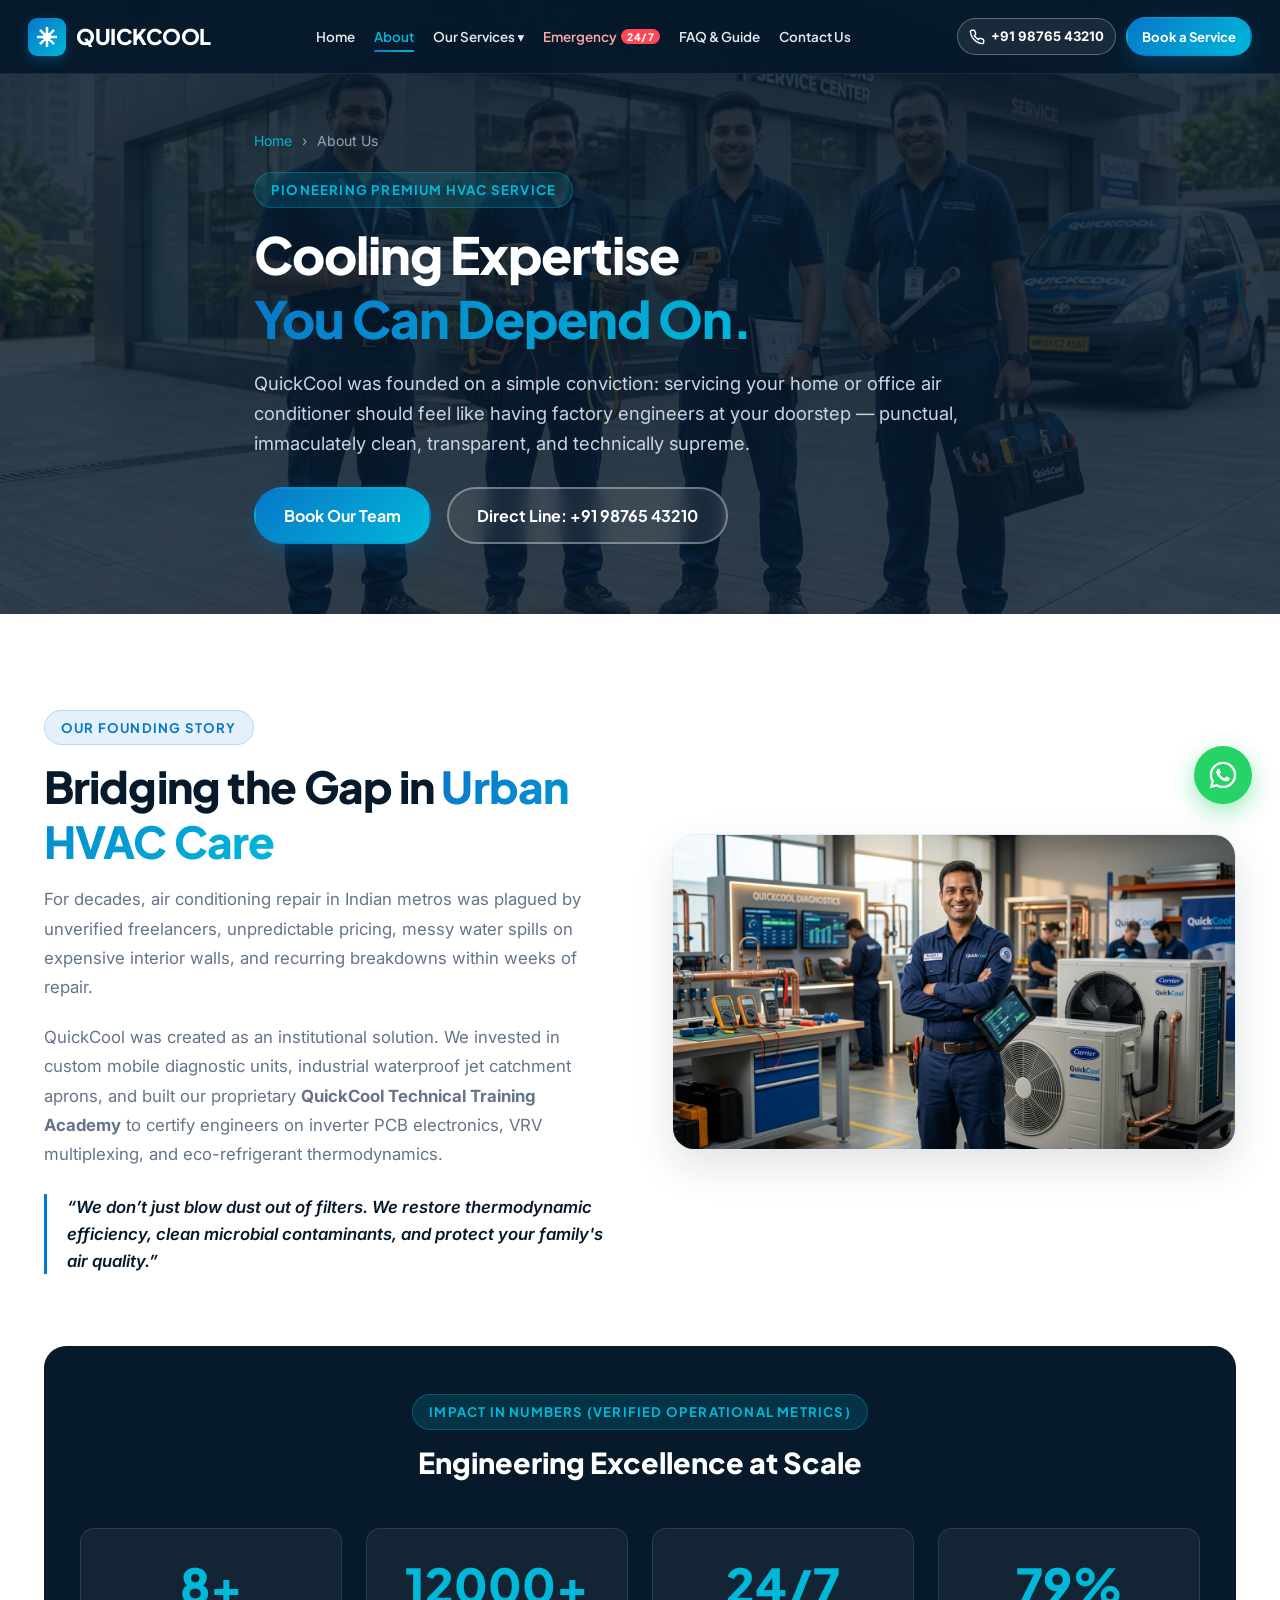
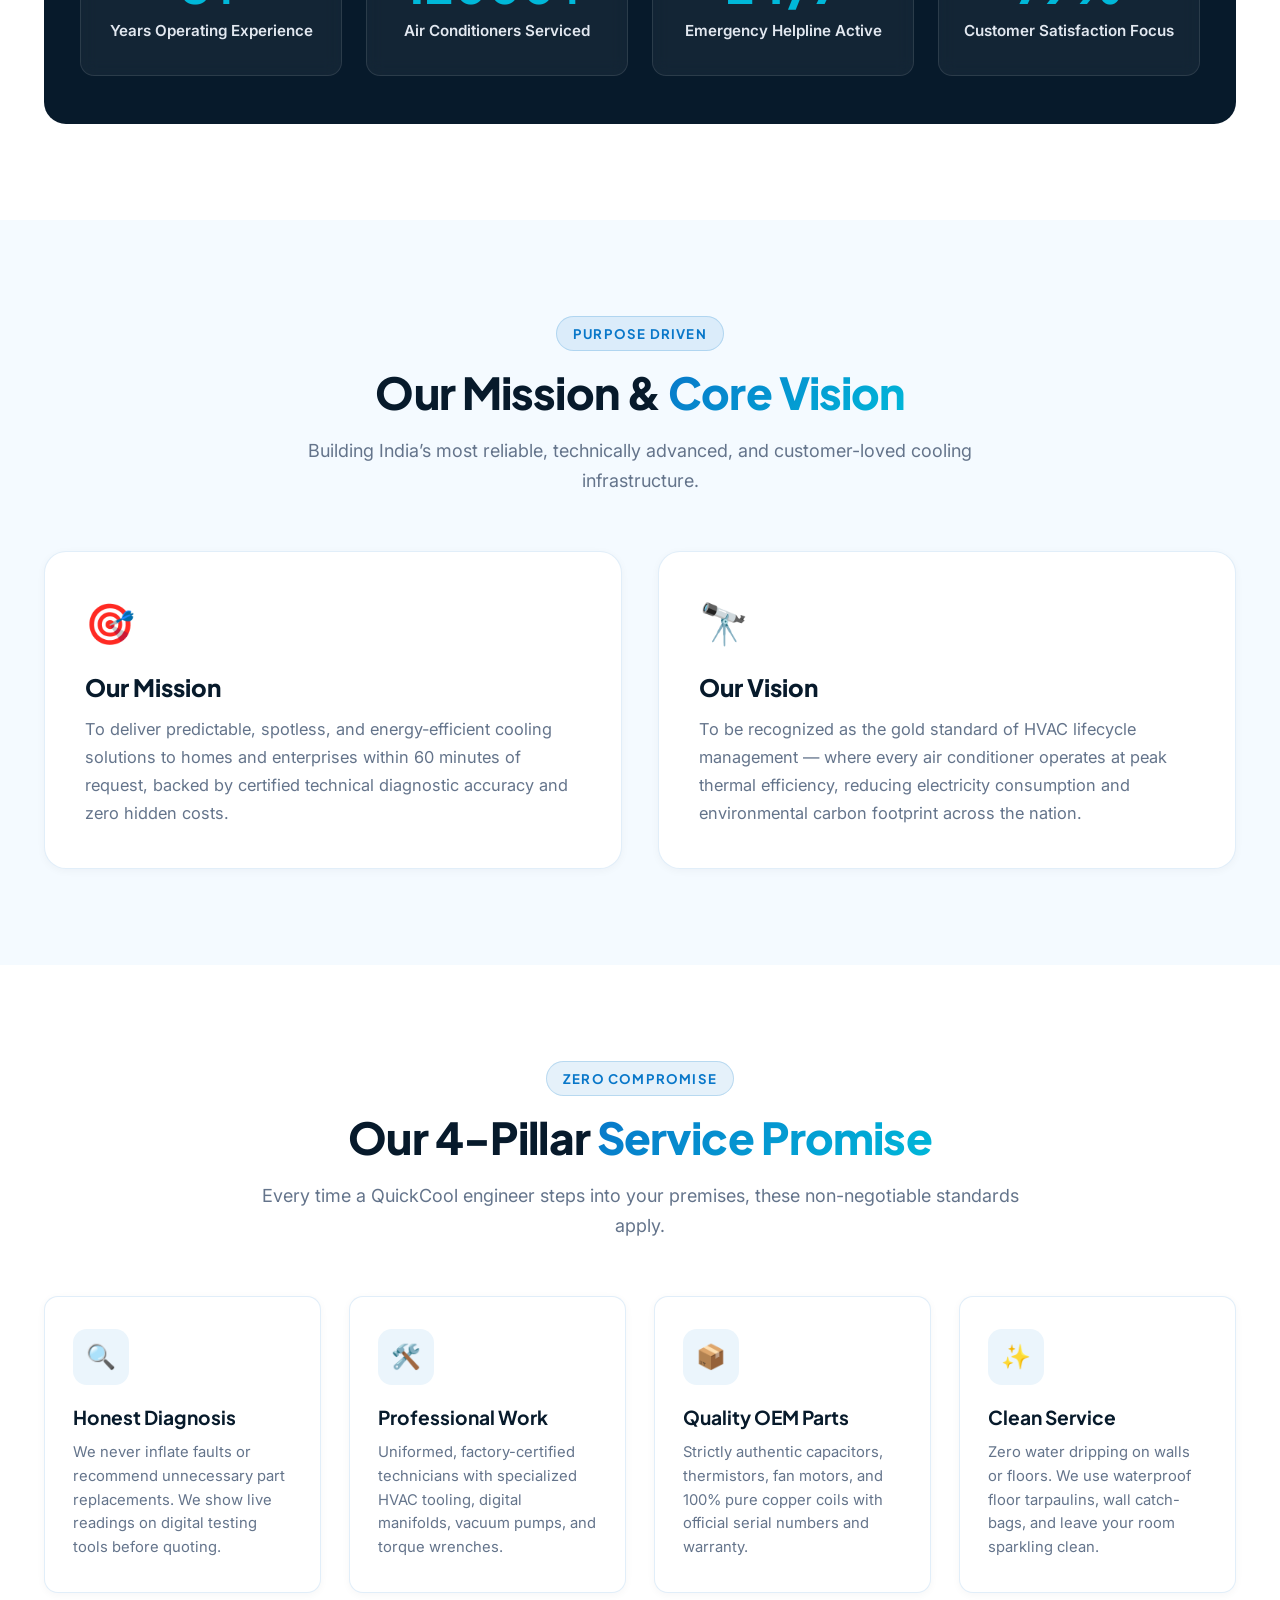
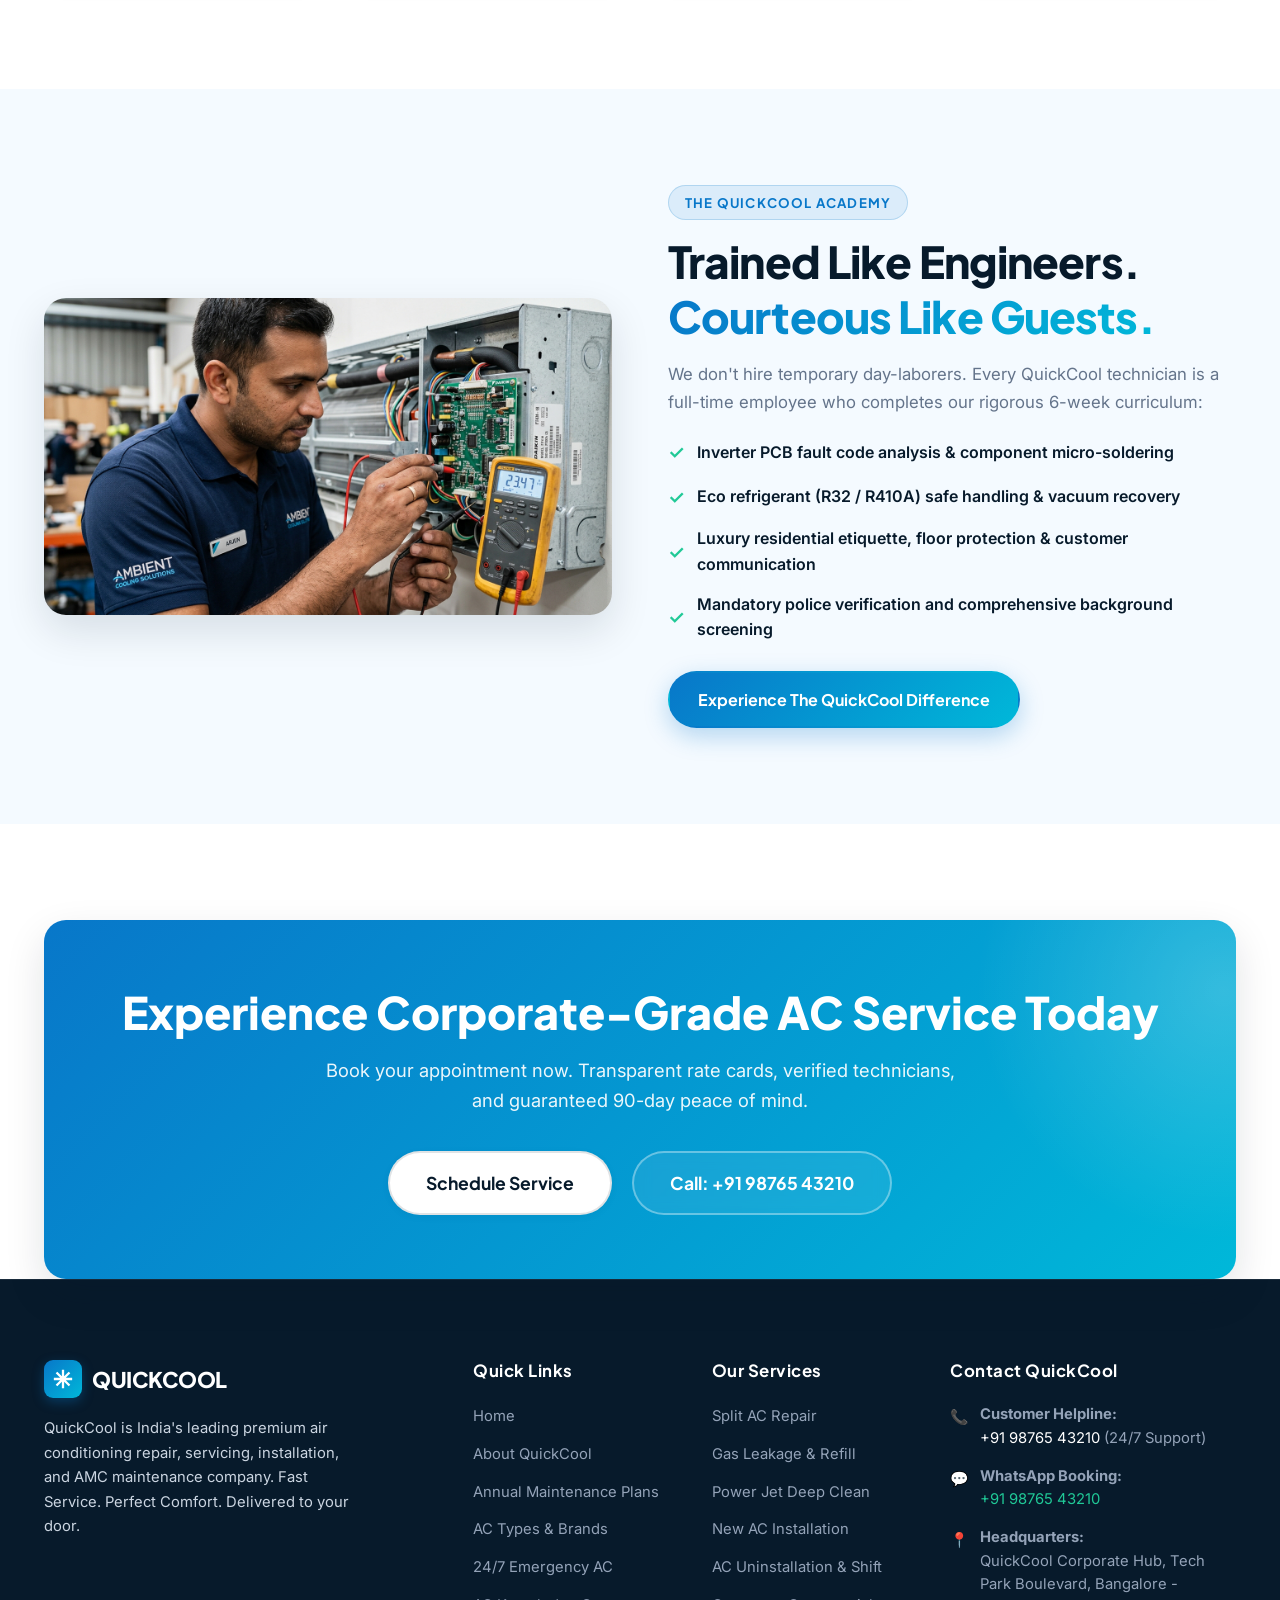
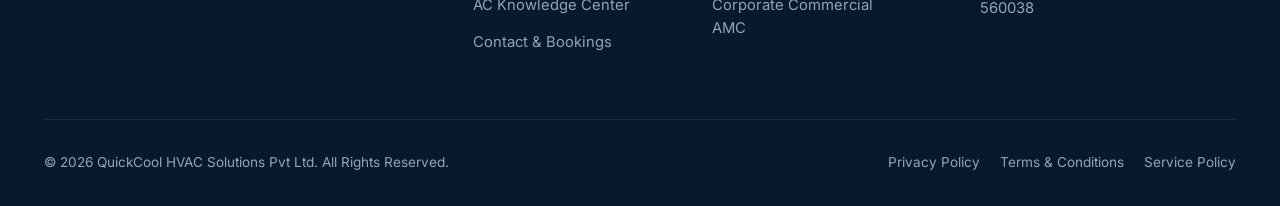
==== commit 525432f2: "feat: divide hero ratings into 4 distinct cards and align Vadodara locations into 4-zone directory" ====
--- a/about.html
+++ b/about.html
@@ -12,7 +12,7 @@
   <link href="https://fonts.googleapis.com/css2?family=Inter:wght@400;500;600;700&family=Plus+Jakarta+Sans:wght@600;700;800&display=swap" rel="stylesheet">
   
   <!-- Main Stylesheet -->
-  <link rel="stylesheet" href="css/style.css">
+  <link rel="stylesheet" href="css/style.css?v=4.0">
 
   <!-- Schema Markup -->
   <script type="application/ld+json">
@@ -469,6 +469,6 @@
     </div>
   </div>
 
-  <script src="js/main.js"></script>
+  <script src="js/main.js?v=4.0"></script>
 </body>
 </html>
--- a/css/style.css
+++ b/css/style.css
@@ -777,8 +777,8 @@
   left: 0;
   width: 100%;
   height: 100%;
-  background: linear-gradient(180deg, rgba(7, 26, 43, 0.88) 0%, rgba(7, 26, 43, 0.76) 50%, rgba(7, 26, 43, 0.94) 100%),
-              radial-gradient(ellipse at 30% 40%, rgba(8, 119, 201, 0.25) 0%, transparent 70%);
+  background: linear-gradient(180deg, rgba(7, 26, 43, 0.68) 0%, rgba(7, 26, 43, 0.42) 45%, rgba(7, 26, 43, 0.85) 100%),
+              radial-gradient(ellipse at 30% 35%, rgba(8, 119, 201, 0.20) 0%, transparent 65%);
   z-index: 2;
 }
 
@@ -837,7 +837,7 @@
   margin-bottom: 18px;
   letter-spacing: -0.03em;
   color: #FFFFFF;
-  text-shadow: 0 2px 14px rgba(0, 0, 0, 0.5);
+  text-shadow: 0 2px 16px rgba(0, 0, 0, 0.85), 0 1px 3px rgba(0, 0, 0, 0.95);
 }
 
 .hero-subtitle {
@@ -846,7 +846,7 @@
   margin-bottom: 30px;
   line-height: 1.65;
   max-width: 760px;
-  text-shadow: 0 1px 6px rgba(0, 0, 0, 0.6);
+  text-shadow: 0 2px 12px rgba(0, 0, 0, 0.85);
 }
 
 .hero-ctas {
@@ -922,9 +922,25 @@
 }
 
 .service-icon {
-  font-size: 1.5rem;
+  display: flex;
+  align-items: center;
+  justify-content: center;
   line-height: 1;
-  display: block;
+  color: var(--secondary);
+  transition: transform var(--transition-fast), color var(--transition-fast);
+}
+
+.hero-service-card:hover .service-icon {
+  transform: scale(1.12);
+  color: #FFFFFF;
+}
+
+.hero-service-card.card-emergency .service-icon {
+  color: var(--accent-red);
+}
+
+.hero-service-card.card-emergency:hover .service-icon {
+  color: #FFFFFF;
 }
 
 .service-title {
@@ -942,89 +958,387 @@
   display: block;
 }
 
-/* Slider Controls (Dots & Arrows) */
+/* Slider Controls (Dots & Arrows) — hidden on all devices */
 .slider-controls {
-  position: absolute;
-  bottom: 24px;
-  right: 32px;
-  display: flex;
-  align-items: center;
-  gap: 14px;
-  z-index: 20;
+  display: none !important;
 }
 
 .slider-dots {
-  display: flex;
+  display: none !important;
+}
+
+.dot {
+  display: none !important;
+}
+
+.slider-arrow {
+  display: none !important;
+}
+
+/* ===================================================
+   HERO RATINGS SHOWCASE — Divided into 4 Distinct Parts
+   =================================================== */
+.hero-ratings-quad {
+  display: grid;
+  grid-template-columns: repeat(4, 1fr);
+  gap: 16px;
+  margin-top: 28px;
+  width: 100%;
+}
+
+.rating-quad-card {
+  background: rgba(7, 26, 43, 0.78);
+  border: 1px solid rgba(255, 255, 255, 0.16);
+  border-radius: var(--radius-md);
+  padding: 16px 14px;
+  display: flex;
+  align-items: center;
+  gap: 13px;
+  backdrop-filter: blur(14px);
+  -webkit-backdrop-filter: blur(14px);
+  box-shadow: 0 8px 24px rgba(0, 0, 0, 0.28);
+  transition: transform var(--transition-fast), border-color var(--transition-fast), box-shadow var(--transition-fast);
+}
+
+.rating-quad-card:hover {
+  transform: translateY(-4px);
+  border-color: var(--secondary);
+  box-shadow: 0 12px 28px rgba(0, 184, 217, 0.25);
+}
+
+.quad-icon-wrap {
+  width: 44px;
+  height: 44px;
+  border-radius: 12px;
+  display: flex;
+  align-items: center;
+  justify-content: center;
+  flex-shrink: 0;
+}
+
+.quad-gold {
+  background: rgba(255, 215, 0, 0.15);
+  color: #FFD700;
+  border: 1px solid rgba(255, 215, 0, 0.32);
+}
+
+.quad-cyan {
+  background: rgba(0, 184, 217, 0.15);
+  color: var(--secondary);
+  border: 1px solid rgba(0, 184, 217, 0.32);
+}
+
+.quad-green {
+  background: rgba(32, 201, 151, 0.15);
+  color: var(--accent-green);
+  border: 1px solid rgba(32, 201, 151, 0.32);
+}
+
+.quad-orange {
+  background: rgba(255, 127, 80, 0.15);
+  color: #FF7F50;
+  border: 1px solid rgba(255, 127, 80, 0.32);
+}
+
+.quad-content {
+  flex: 1;
+}
+
+.quad-value {
+  font-family: var(--font-heading);
+  font-size: 1.25rem;
+  font-weight: 800;
+  color: #FFFFFF;
+  line-height: 1.2;
+}
+
+.quad-stars {
+  color: #FFD700;
+  font-size: 0.95rem;
+  letter-spacing: 1px;
+}
+
+.quad-highlight {
+  color: var(--secondary);
+}
+
+.quad-title {
+  font-family: var(--font-heading);
+  font-size: 0.78rem;
+  font-weight: 700;
+  color: #E2E8F0;
+  text-transform: uppercase;
+  letter-spacing: 0.5px;
+  margin-top: 2px;
+}
+
+.quad-desc {
+  font-size: 0.7rem;
+  color: #94A3B8;
+  font-weight: 500;
+  margin-top: 2px;
+}
+
+/* Backward compatibility stats bar */
+.hero-stats-bar {
+  display: flex;
+  align-items: center;
+  gap: 0;
+  background: rgba(255, 255, 255, 0.09);
+  border: 1px solid rgba(255, 255, 255, 0.18);
+  border-radius: var(--radius-lg);
+  backdrop-filter: blur(12px);
+  -webkit-backdrop-filter: blur(12px);
+  padding: 18px 24px;
+  margin-top: 28px;
+  flex-wrap: wrap;
+  row-gap: 16px;
+}
+
+.hero-stat-item {
+  flex: 1;
+  min-width: 100px;
+  display: flex;
+  flex-direction: column;
+  align-items: center;
+  text-align: center;
+  gap: 4px;
+}
+
+.hero-stat-value {
+  font-family: var(--font-heading);
+  font-size: 1.55rem;
+  font-weight: 800;
+  color: #FFFFFF;
+  line-height: 1;
+  letter-spacing: -0.5px;
+}
+
+.hero-stat-star {
+  color: #FFD700;
+  font-size: 1.3rem;
+  margin-left: 2px;
+}
+
+.hero-stat-year,
+.hero-stat-plus,
+.hero-stat-day {
+  color: var(--secondary);
+}
+
+.hero-stat-label {
+  font-size: 0.82rem;
+  font-weight: 700;
+  color: rgba(255, 255, 255, 0.9);
+  text-transform: uppercase;
+  letter-spacing: 0.5px;
+  margin-top: 4px;
+}
+
+.hero-stat-sub {
+  font-size: 0.72rem;
+  color: rgba(255, 255, 255, 0.55);
+  font-weight: 500;
+}
+
+.hero-stat-divider {
+  width: 1px;
+  height: 44px;
+  background: rgba(255, 255, 255, 0.18);
+  flex-shrink: 0;
+  margin: 0 8px;
+  align-self: center;
+}
+
+/* ===================================================
+   VADODARA SERVICE AREAS — 4-Zone Aligned Coverage Directory
+   =================================================== */
+.vadodara-coverage-section {
+  background-color: var(--light);
+}
+
+.vadodara-zones-grid {
+  display: grid;
+  grid-template-columns: repeat(4, 1fr);
+  gap: 20px;
+  margin-bottom: 36px;
+}
+
+.zone-column-card {
+  background: #FFFFFF;
+  border: 1.5px solid rgba(8, 119, 201, 0.12);
+  border-radius: var(--radius-md);
+  box-shadow: var(--shadow-sm);
+  overflow: hidden;
+  transition: transform var(--transition-fast), box-shadow var(--transition-fast), border-color var(--transition-fast);
+}
+
+.zone-column-card:hover {
+  transform: translateY(-4px);
+  border-color: var(--secondary);
+  box-shadow: var(--shadow-md);
+}
+
+.zone-card-header {
+  background: linear-gradient(135deg, rgba(8, 119, 201, 0.08) 0%, rgba(0, 184, 217, 0.05) 100%);
+  border-bottom: 1px solid rgba(8, 119, 201, 0.12);
+  padding: 16px 18px;
+  display: flex;
+  flex-direction: column;
+  gap: 4px;
+}
+
+.zone-badge {
+  font-family: var(--font-heading);
+  font-size: 1.02rem;
+  font-weight: 800;
+  color: var(--dark);
+}
+
+.zone-dispatch-time {
+  font-size: 0.75rem;
+  font-weight: 600;
+  color: #059669;
+}
+
+.zone-locations-list {
+  list-style: none;
+  padding: 0;
+  margin: 0;
+}
+
+.zone-location-item {
+  display: flex;
+  align-items: center;
+  justify-content: space-between;
+  padding: 12px 18px;
+  border-bottom: 1px solid rgba(0, 0, 0, 0.05);
+  transition: background var(--transition-fast);
+}
+
+.zone-location-item:last-child {
+  border-bottom: none;
+}
+
+.zone-location-item:hover {
+  background: var(--primary-light);
+}
+
+.zone-loc-bullet {
+  width: 7px;
+  height: 7px;
+  border-radius: 50%;
+  background: var(--primary);
+  margin-right: 10px;
+  flex-shrink: 0;
+}
+
+.zone-loc-name {
+  font-family: var(--font-heading);
+  font-size: 0.92rem;
+  font-weight: 600;
+  color: var(--text-main);
+  flex: 1;
+}
+
+.zone-loc-tag {
+  font-size: 0.68rem;
+  font-weight: 700;
+  text-transform: uppercase;
+  letter-spacing: 0.5px;
+  padding: 3px 8px;
+  border-radius: var(--radius-full);
+  background: rgba(8, 119, 201, 0.1);
+  color: var(--primary);
+}
+
+.zone-hotline-card {
+  background: linear-gradient(135deg, #071A2B 0%, #0F3354 100%);
+  border-radius: var(--radius-md);
+  padding: 24px 30px;
+  display: flex;
+  align-items: center;
+  justify-content: space-between;
+  gap: 24px;
+  color: #FFFFFF;
+  box-shadow: var(--shadow-lg);
+  flex-wrap: wrap;
+}
+
+.hotline-card-info {
+  flex: 1;
+  min-width: 280px;
+}
+
+.hotline-title {
+  font-family: var(--font-heading);
+  font-size: 1.15rem;
+  font-weight: 800;
+  margin-bottom: 6px;
+  display: flex;
+  align-items: center;
   gap: 8px;
-  align-items: center;
-}
-
-.dot {
-  width: 28px;
-  height: 5px;
-  border-radius: 4px;
-  background: rgba(255, 255, 255, 0.3);
-  cursor: pointer;
+  color: #FFFFFF;
+}
+
+.hotline-subtitle {
+  font-size: 0.9rem;
+  color: #CBD5E1;
+  margin: 0;
+  line-height: 1.5;
+}
+
+.hotline-card-actions {
+  display: flex;
+  align-items: center;
+  gap: 12px;
+  flex-wrap: wrap;
+}
+
+/* Backward compatibility location chips */
+.location-chips-grid {
+  display: flex;
+  flex-wrap: wrap;
+  gap: 12px;
+  justify-content: center;
+  margin-bottom: 40px;
+}
+
+.location-chip {
+  display: inline-flex;
+  align-items: center;
+  gap: 7px;
+  padding: 10px 20px;
+  background: #FFFFFF;
+  border: 1.5px solid rgba(8, 119, 201, 0.15);
+  border-radius: var(--radius-full);
+  font-family: var(--font-heading);
+  font-size: 0.92rem;
+  font-weight: 600;
+  color: var(--text-main);
+  box-shadow: var(--shadow-sm);
   transition: all var(--transition-fast);
-}
-
-.dot.active {
-  width: 48px;
-  background: var(--secondary);
-  box-shadow: 0 0 10px rgba(0, 184, 217, 0.6);
-}
-
-.slider-arrow {
-  width: 38px;
-  height: 38px;
-  border-radius: 50%;
-  background: rgba(255, 255, 255, 0.12);
-  border: 1px solid rgba(255, 255, 255, 0.25);
-  color: #FFFFFF;
-  display: flex;
-  align-items: center;
-  justify-content: center;
-  font-size: 1.3rem;
-  cursor: pointer;
-  transition: all var(--transition-fast);
-  backdrop-filter: blur(6px);
-}
-
-.slider-arrow:hover {
-  background: var(--primary);
+  cursor: default;
+}
+
+.location-chip:hover {
+  background: var(--primary-light);
   border-color: var(--primary);
-  transform: scale(1.08);
-}
-
-/* Quick Floating Bar over Hero */
-.hero-highlights {
-  display: flex;
-  gap: 32px;
-  border-top: 1px solid rgba(255, 255, 255, 0.15);
-  padding-top: 24px;
-}
-
-.highlight-item {
-  display: flex;
-  align-items: center;
-  gap: 12px;
-}
-
-.highlight-icon {
-  width: 36px;
-  height: 36px;
-  border-radius: 8px;
-  background: rgba(0, 184, 217, 0.2);
-  display: flex;
-  align-items: center;
-  justify-content: center;
-  color: var(--secondary);
-}
-
-.highlight-text {
-  font-size: 0.9rem;
-  font-weight: 600;
-  color: #FFFFFF;
+  color: var(--primary);
+  transform: translateY(-2px);
+  box-shadow: var(--shadow-md);
+}
+
+.location-cta {
+  text-align: center;
+  margin-top: 8px;
+}
+
+.location-note {
+  font-size: 0.95rem;
+  color: var(--text-muted);
+  margin-bottom: 20px;
+  font-weight: 500;
 }
 
 /* --- INNER PAGE HERO --- */
@@ -1045,8 +1359,8 @@
   width: 100%;
   height: 100%;
   object-fit: cover;
-  opacity: 0.35;
-  filter: brightness(0.85);
+  opacity: 0.58;
+  filter: brightness(0.95);
 }
 
 .page-hero-overlay {
@@ -1055,7 +1369,7 @@
   left: 0;
   width: 100%;
   height: 100%;
-  background: linear-gradient(180deg, rgba(7, 26, 43, 0.92) 0%, rgba(7, 26, 43, 0.8) 100%);
+  background: linear-gradient(180deg, rgba(7, 26, 43, 0.76) 0%, rgba(7, 26, 43, 0.62) 100%);
   z-index: 1;
 }
 
@@ -2431,24 +2745,7 @@
   .service-desc {
     font-size: 0.68rem;
   }
-  .slider-controls {
-    position: static;
-    justify-content: center;
-    margin-top: 16px;
-  }
-  .slider-arrow {
-    display: none;
-  }
-  .slider-dots {
-    gap: 6px;
-  }
-  .dot {
-    width: 22px;
-    height: 4px;
-  }
-  .dot.active {
-    width: 36px;
-  }
+  /* Slider controls hidden (no dots/arrows on mobile either) */
 
   /* Inner Page Hero Mobile */
   .page-hero {
@@ -2504,9 +2801,75 @@
   body {
     padding-bottom: 64px; /* for sticky bar */
   }
-  .hero-highlights {
-    flex-direction: column;
-    gap: 12px;
+  /* Hero ratings quad: 2x2 grid on tablet/mobile */
+  .hero-ratings-quad {
+    grid-template-columns: repeat(2, 1fr) !important;
+    gap: 10px !important;
+  }
+  .rating-quad-card {
+    padding: 12px 10px !important;
+    gap: 8px !important;
+  }
+  .quad-icon-wrap {
+    width: 38px !important;
+    height: 38px !important;
+  }
+  .quad-value {
+    font-size: 1.1rem !important;
+  }
+  .quad-title {
+    font-size: 0.72rem !important;
+  }
+  .quad-desc {
+    display: none !important;
+  }
+
+  /* Vadodara zones grid: 2 columns on tablet */
+  .vadodara-zones-grid {
+    grid-template-columns: repeat(2, 1fr) !important;
+    gap: 14px !important;
+  }
+  .zone-hotline-card {
+    flex-direction: column !important;
+    align-items: flex-start !important;
+    padding: 20px 18px !important;
+  }
+  .hotline-card-actions {
+    width: 100% !important;
+  }
+  .hotline-card-actions .btn {
+    width: 100% !important;
+    justify-content: center !important;
+  }
+
+  /* Backward compatibility */
+  .hero-stats-bar {
+    padding: 14px 16px;
+    gap: 0;
+    row-gap: 12px;
+  }
+  .hero-stat-item {
+    min-width: calc(50% - 1px);
+    flex: 0 0 calc(50% - 1px);
+  }
+  .hero-stat-divider {
+    display: none;
+  }
+  .hero-stat-value {
+    font-size: 1.25rem;
+  }
+  .location-chip {
+    padding: 8px 14px;
+    font-size: 0.85rem;
+  }
+}
+
+@media (max-width: 540px) {
+  .hero-ratings-quad {
+    grid-template-columns: 1fr !important;
+  }
+  .vadodara-zones-grid {
+    grid-template-columns: 1fr !important;
   }
 }
 
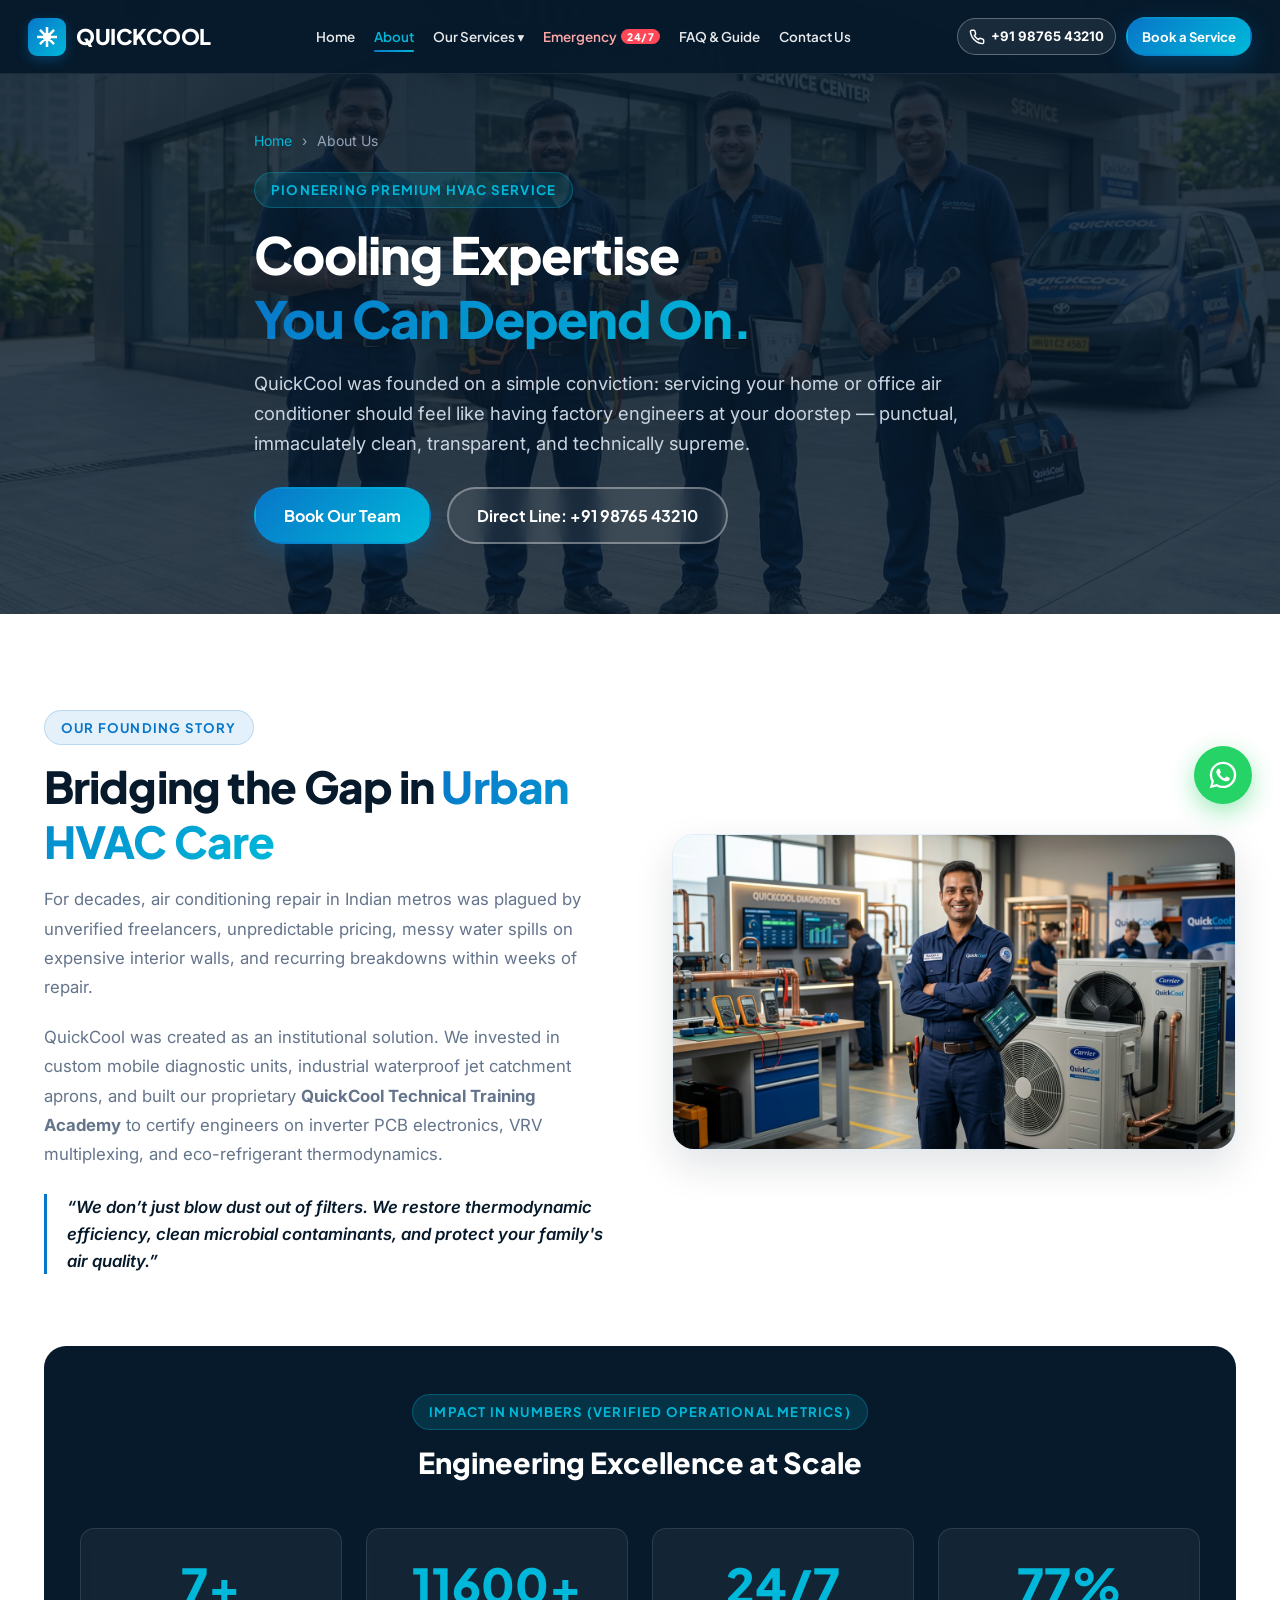
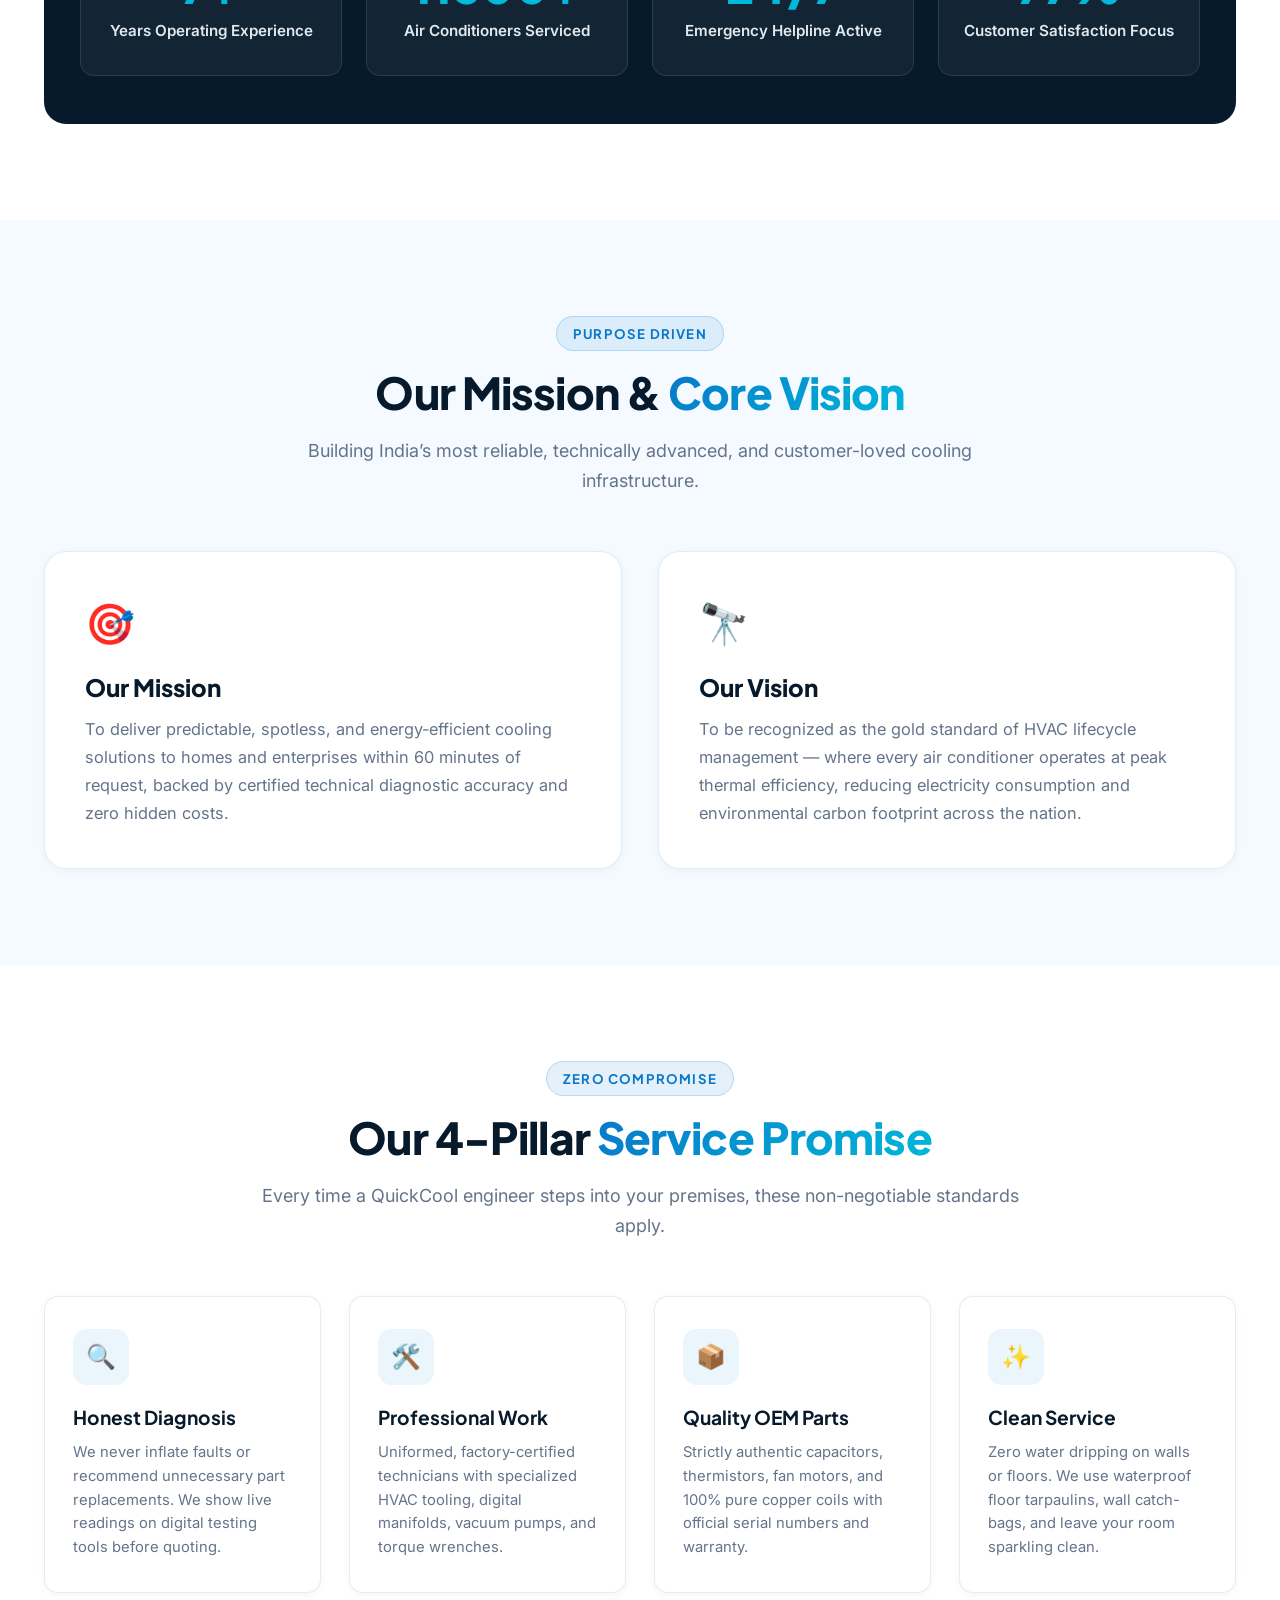
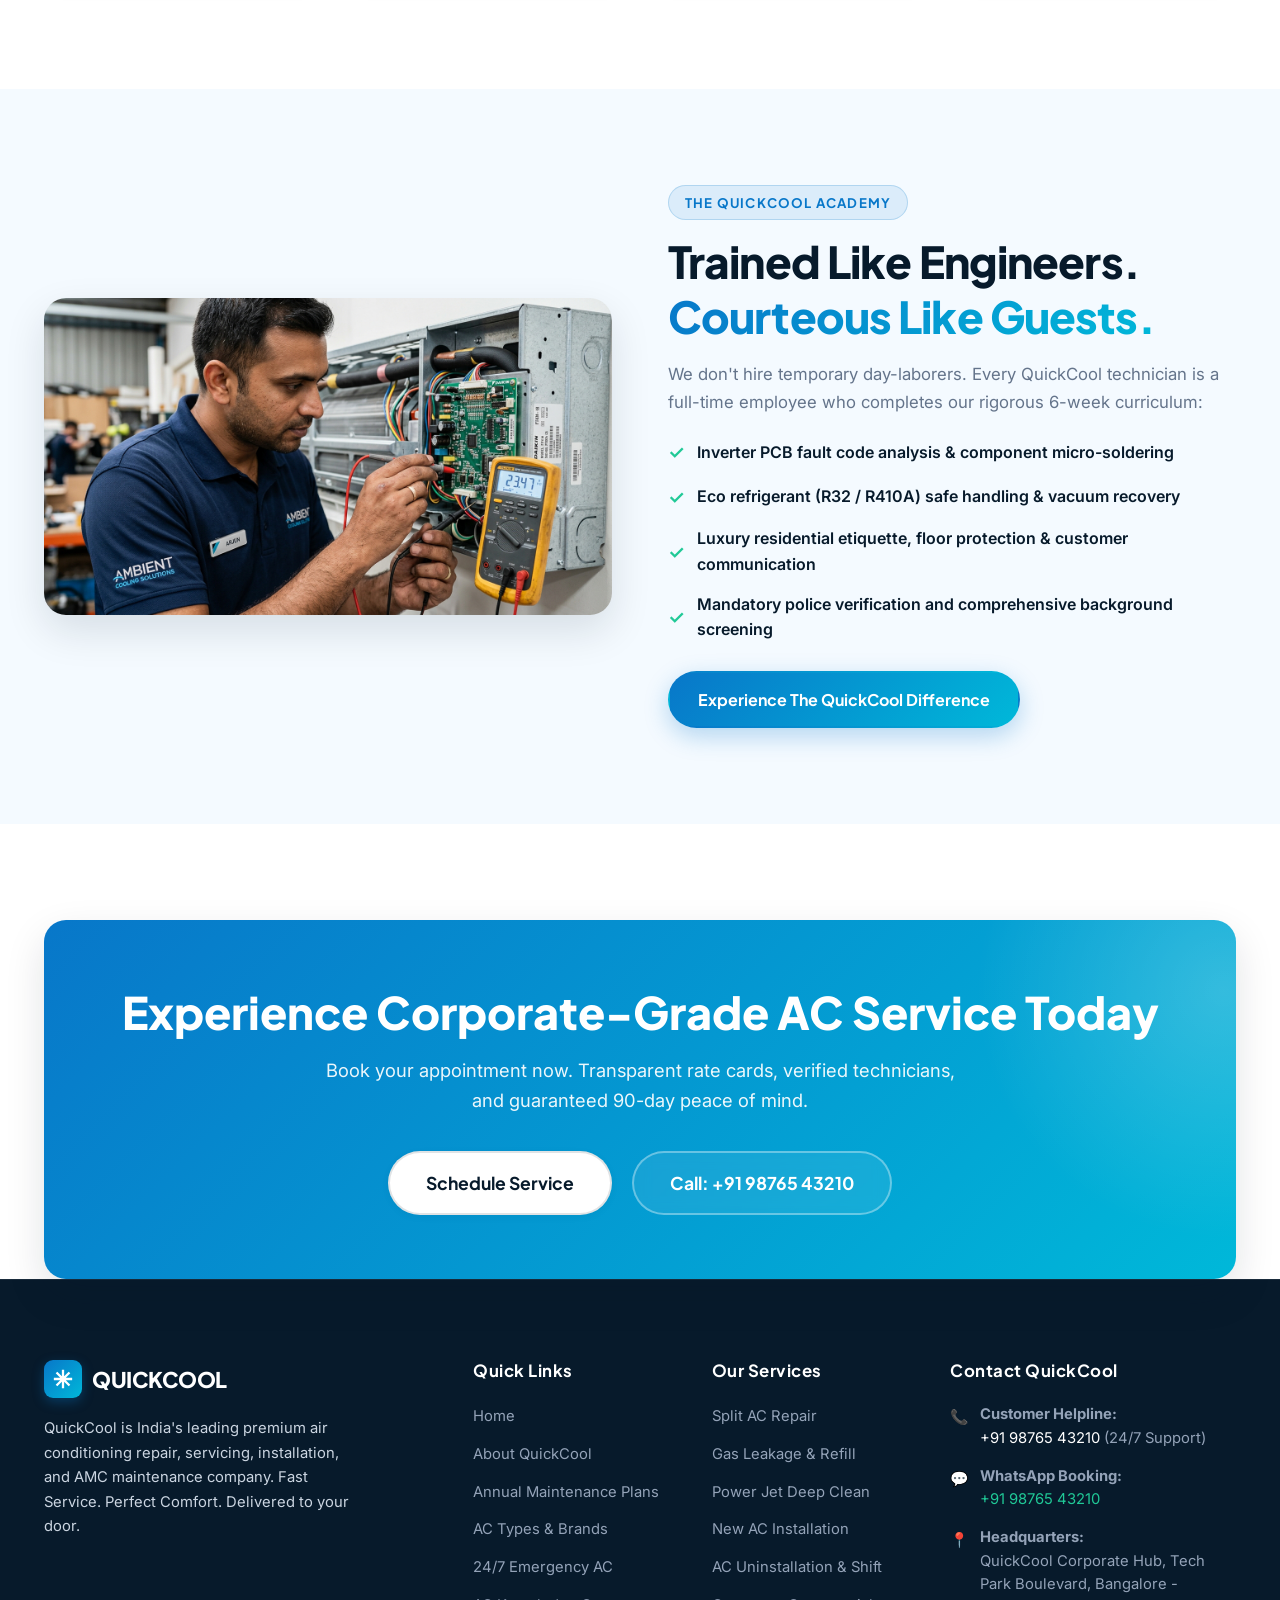
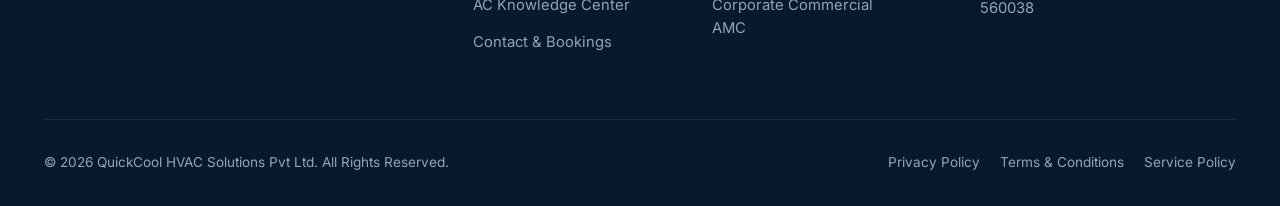
==== commit dd6a3f61: "fix: compact mobile sizing for Complete AC Solutions and 4-Step Process cards" ====
--- a/about.html
+++ b/about.html
@@ -12,7 +12,7 @@
   <link href="https://fonts.googleapis.com/css2?family=Inter:wght@400;500;600;700&family=Plus+Jakarta+Sans:wght@600;700;800&display=swap" rel="stylesheet">
   
   <!-- Main Stylesheet -->
-  <link rel="stylesheet" href="css/style.css?v=4.0">
+  <link rel="stylesheet" href="css/style.css?v=5.0">
 
   <!-- Schema Markup -->
   <script type="application/ld+json">
@@ -469,6 +469,6 @@
     </div>
   </div>
 
-  <script src="js/main.js?v=4.0"></script>
+  <script src="js/main.js?v=5.0"></script>
 </body>
 </html>
--- a/css/style.css
+++ b/css/style.css
@@ -2757,7 +2757,73 @@
   }
   .page-hero-desc {
     font-size: 0.95rem;
-    margin-bottom: 22px;
+  /* Complete AC Solutions Mobile Optimization */
+  .services-grid-4 {
+    grid-template-columns: 1fr !important;
+    gap: 16px !important;
+    max-width: 500px !important;
+    margin: 0 auto !important;
+  }
+  .service-card {
+    border-radius: var(--radius-md) !important;
+  }
+  .service-card-img-wrap {
+    height: 155px !important;
+  }
+  .service-badge {
+    top: 10px !important;
+    left: 10px !important;
+    font-size: 0.7rem !important;
+    padding: 3px 10px !important;
+  }
+  .service-card-body {
+    padding: 14px 16px 16px !important;
+  }
+  .service-card-title {
+    font-size: 1.15rem !important;
+    margin-bottom: 5px !important;
+  }
+  .service-card-desc {
+    font-size: 0.84rem !important;
+    line-height: 1.45 !important;
+    margin-bottom: 12px !important;
+  }
+  .service-card-link {
+    font-size: 0.88rem !important;
+    gap: 6px !important;
+  }
+
+  /* Seamless 4-Step Process Mobile Optimization */
+  .process-grid {
+    grid-template-columns: repeat(2, 1fr) !important;
+    gap: 18px 12px !important;
+  }
+  .process-card {
+    padding: 18px 12px 14px !important;
+    border-radius: var(--radius-md) !important;
+  }
+  .process-step-num {
+    top: -12px !important;
+    width: 26px !important;
+    height: 26px !important;
+    font-size: 0.78rem !important;
+  }
+  .process-icon {
+    width: 44px !important;
+    height: 44px !important;
+    border-radius: 12px !important;
+    font-size: 1.3rem !important;
+    margin: 0 auto 10px !important;
+  }
+  .process-title {
+    font-size: 0.95rem !important;
+    margin-bottom: 5px !important;
+    line-height: 1.25 !important;
+  }
+  .process-desc {
+    font-size: 0.76rem !important;
+    line-height: 1.38 !important;
+    color: var(--text-muted) !important;
   }
 
   .benefits-grid, .testimonials-grid, .sectors-grid {
@@ -2896,6 +2962,59 @@
   }
   .hero-subtitle {
     font-size: 0.9rem;
+  }
+
+  /* Compact Service Cards on Phones */
+  .services-grid-4 {
+    gap: 14px !important;
+  }
+  .service-card-img-wrap {
+    height: 135px !important;
+  }
+  .service-card-body {
+    padding: 12px 14px 14px !important;
+  }
+  .service-card-title {
+    font-size: 1.05rem !important;
+    margin-bottom: 4px !important;
+  }
+  .service-card-desc {
+    font-size: 0.8rem !important;
+    line-height: 1.4 !important;
+    margin-bottom: 10px !important;
+  }
+  .service-badge {
+    font-size: 0.65rem !important;
+    padding: 2.5px 8px !important;
+  }
+
+  /* Compact 2x2 Process Timeline Cards on Phones */
+  .process-grid {
+    gap: 16px 8px !important;
+  }
+  .process-card {
+    padding: 16px 8px 12px !important;
+  }
+  .process-icon {
+    width: 38px !important;
+    height: 38px !important;
+    font-size: 1.15rem !important;
+    margin: 0 auto 8px !important;
+    border-radius: 10px !important;
+  }
+  .process-step-num {
+    top: -10px !important;
+    width: 22px !important;
+    height: 22px !important;
+    font-size: 0.72rem !important;
+  }
+  .process-title {
+    font-size: 0.88rem !important;
+    margin-bottom: 4px !important;
+  }
+  .process-desc {
+    font-size: 0.72rem !important;
+    line-height: 1.32 !important;
   }
   .problems-grid {
     grid-template-columns: 1fr;
